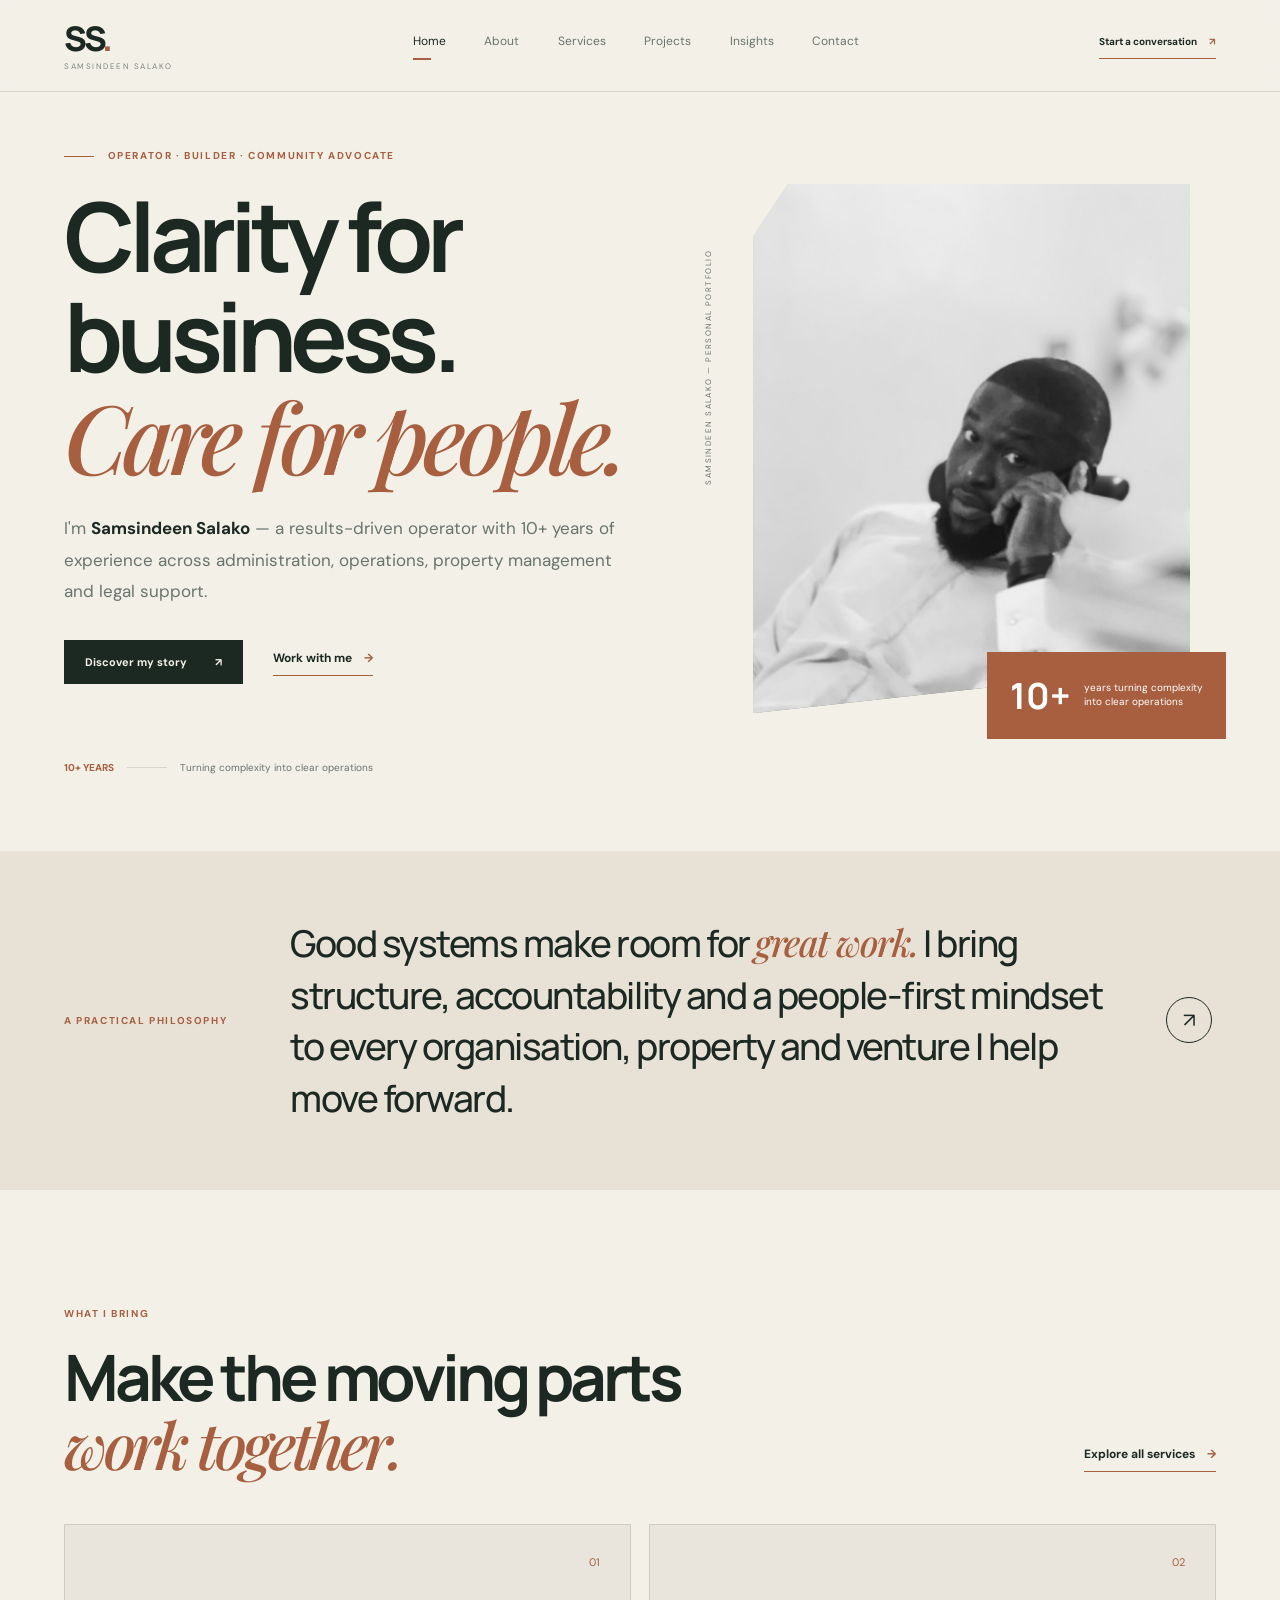
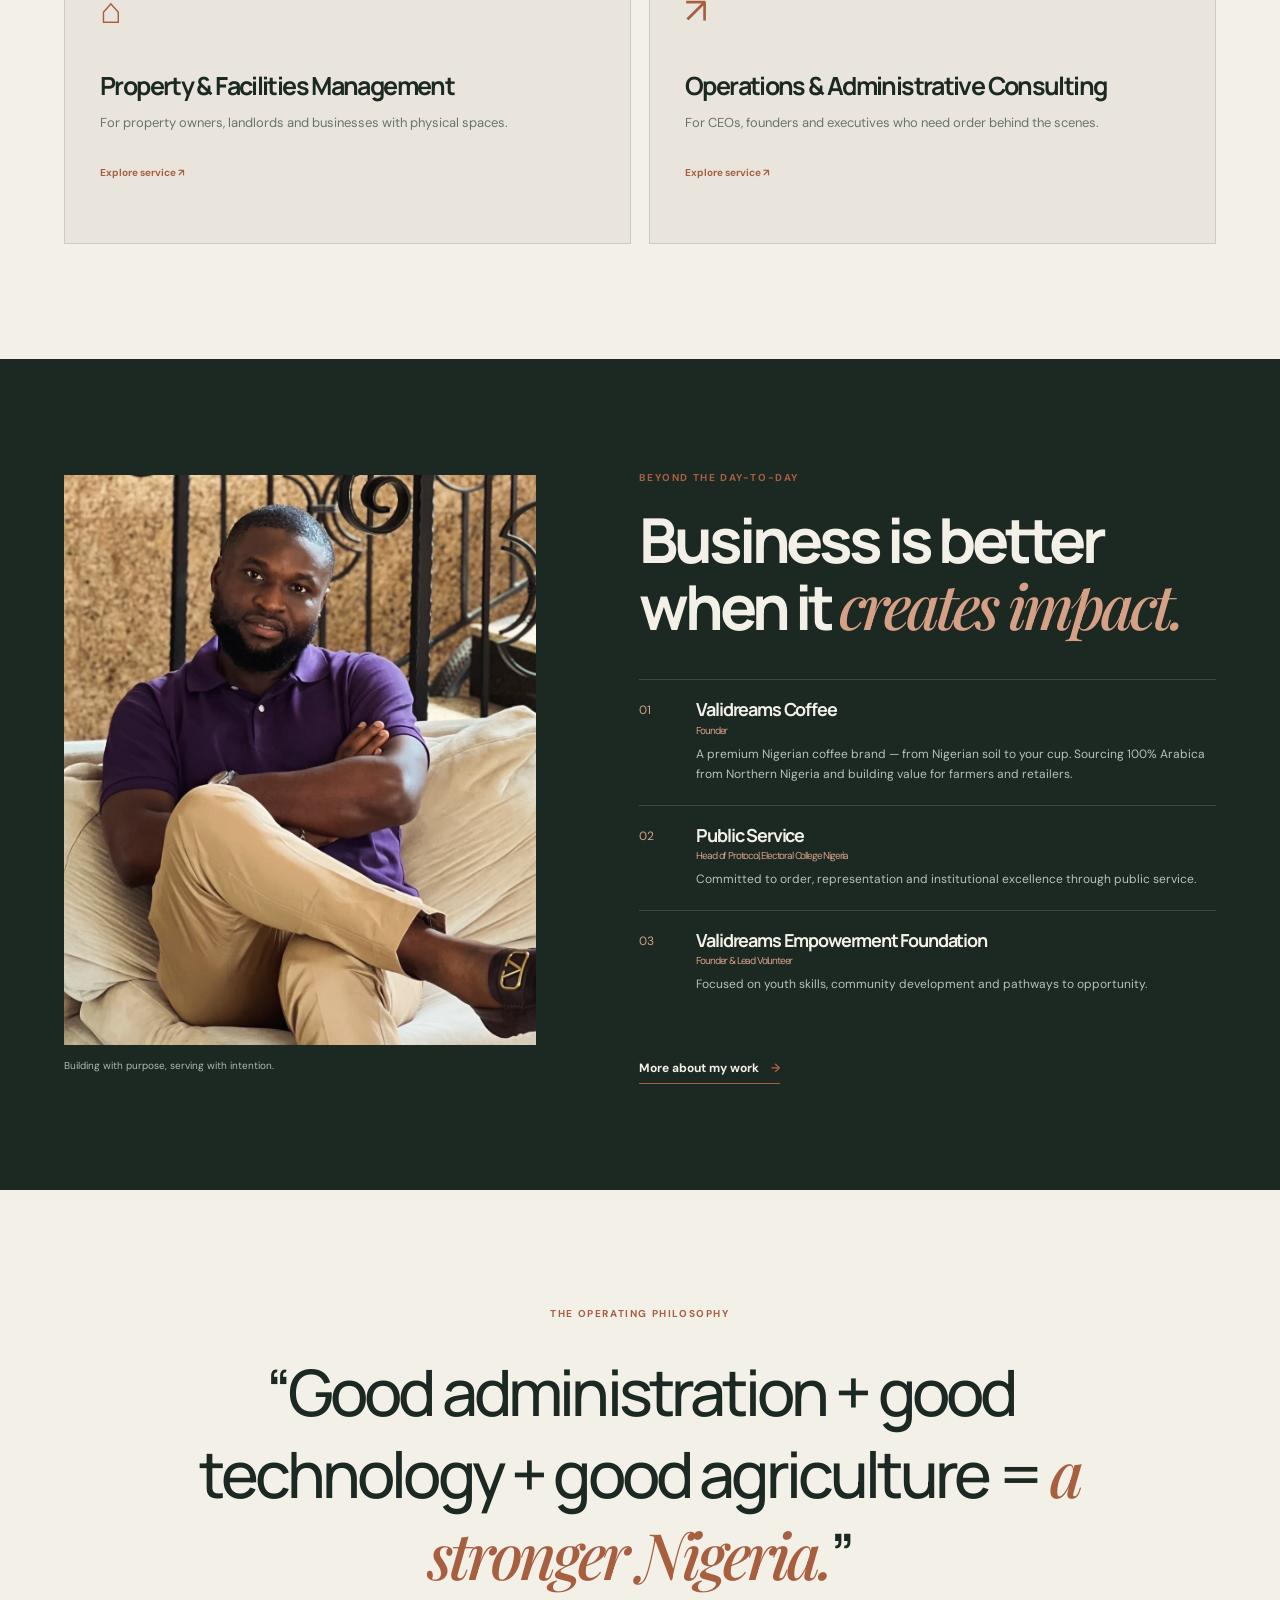
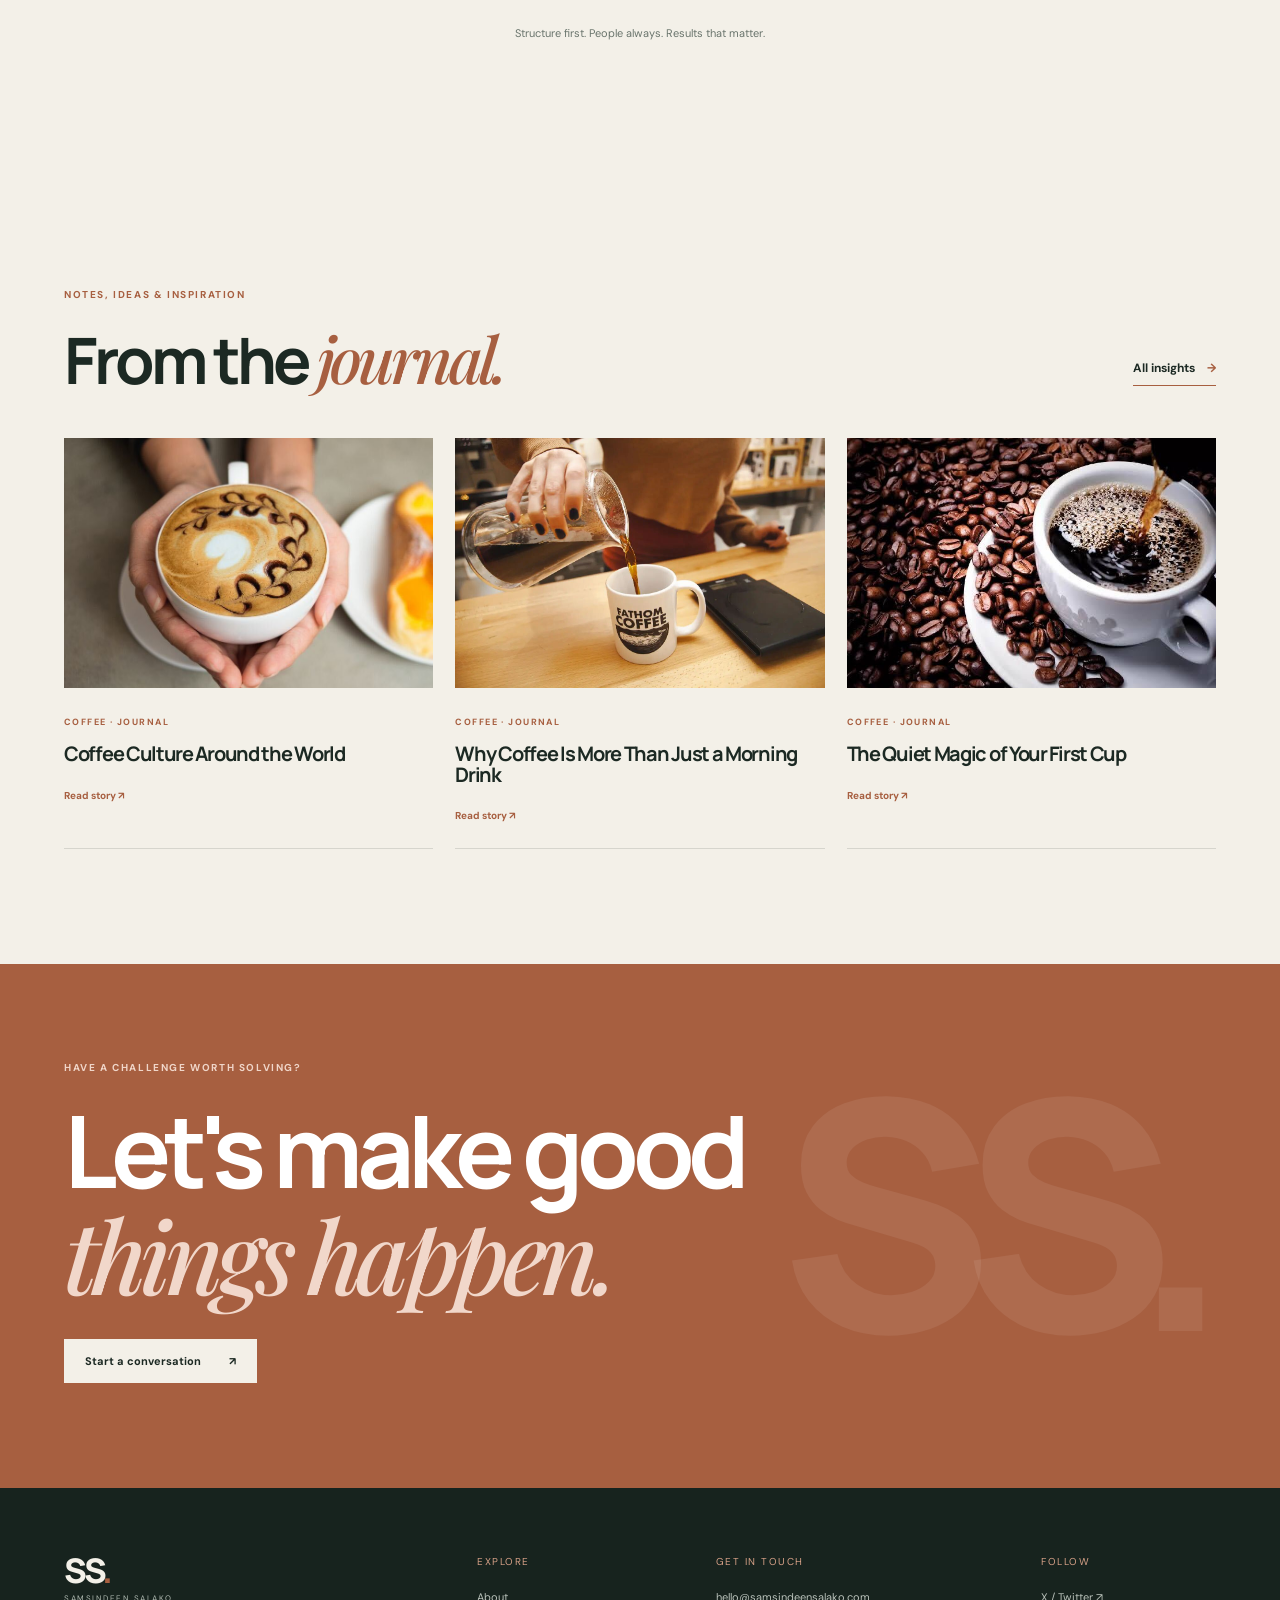
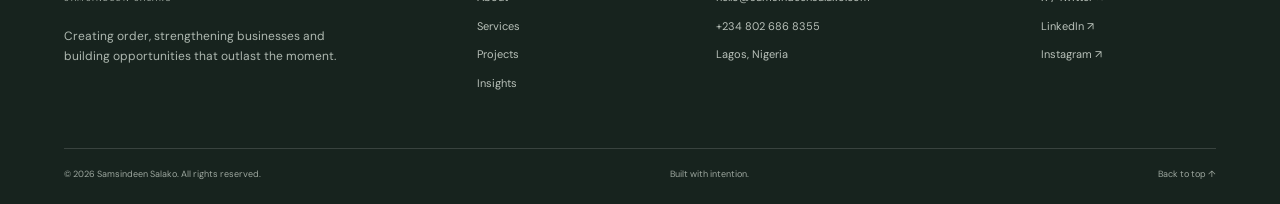
==== index.html @ 48bfdf28 "second commit" ====
<!doctype html>
<html lang="en">
<head>
    <meta charset="utf-8">
    <meta name="viewport" content="width=device-width, initial-scale=1">
    <meta name="description" content="Samsindeen Salako — business operations, property management, consulting and community impact.">
    <title>Samsindeen Salako — Operator, Builder, Community Advocate</title>
    <link rel="preconnect" href="https://fonts.googleapis.com">
    <link rel="preconnect" href="https://fonts.gstatic.com" crossorigin>
    <link href="https://fonts.googleapis.com/css2?family=DM+Sans:wght@400;500;600;700&family=Manrope:wght@400;500;600;700;800&family=Playfair+Display:ital,wght@0,500;0,600;1,500&display=swap" rel="stylesheet">
    <link rel="stylesheet" href="css/style.css">
</head>
<body id="top">
<header class="site-header">
    <a class="brand" href="index.html" aria-label="Samsindeen Salako home">
        <span class="brand-mark">SS<span>.</span></span>
        <span class="brand-caption">SAMSINDEEN SALAKO</span>
    </a>

    <button class="menu-toggle" type="button" aria-label="Toggle navigation" aria-expanded="false">
        <span></span><span></span>
    </button>

    <nav class="main-nav" aria-label="Main navigation">
                    <a
                href="index.html"
                class="active"
                aria-current="page"            >Home</a>
                    <a
                href="about.html"
                class=""
                            >About</a>
                    <a
                href="services.html"
                class=""
                            >Services</a>
                    <a
                href="projects.html"
                class=""
                            >Projects</a>
                    <a
                href="insights.html"
                class=""
                            >Insights</a>
                    <a
                href="contact.html"
                class=""
                            >Contact</a>
            </nav>

    <a class="header-cta" href="contact.html">Start a conversation <span>↗</span></a>
</header>
<main>
    <section class="hero section-wrap">
        <div class="hero-copy">
            <p class="eyebrow"><span class="eyebrow-line"></span> Operator · Builder · Community advocate</p>
            <h1>Clarity for business.<br><em>Care for people.</em></h1>
            <p class="hero-intro">I'm <strong>Samsindeen Salako</strong> — a results-driven operator with 10+ years of experience across administration, operations, property management and legal support.</p>
            <div class="hero-actions">
                <a class="button button-dark" href="about.html">Discover my story <span>↗</span></a>
                <a class="text-link" href="contact.html">Work with me <span>→</span></a>
            </div>
            <div class="hero-meta"><strong>10+ YEARS</strong><span></span> Turning complexity into clear operations</div>
        </div>

        <div class="hero-visual">
            <div class="image-frame hero-image"><img src="assets/images/portrait-hero.jpg" alt="Portrait of Samsindeen Salako"></div>
            <div class="hero-note"><strong>10+</strong><span>years turning complexity<br>into clear operations</span></div>
            <span class="vertical-label">SAMSINDEEN SALAKO — PERSONAL PORTFOLIO</span>
        </div>
    </section>

    <section class="intro-band">
        <div class="section-wrap intro-grid">
            <p class="eyebrow">A practical philosophy</p>
            <p>Good systems make room for <em>great work.</em> I bring structure, accountability and a people-first mindset to every organisation, property and venture I help move forward.</p>
            <a class="round-link" href="about.html" aria-label="Read about Samsindeen">↗</a>
        </div>
    </section>

    <section class="section-wrap section-padding">
        <div class="section-heading">
            <div><p class="eyebrow">What I bring</p><h2>Make the moving parts<br><em>work together.</em></h2></div>
            <a class="text-link" href="services.html">Explore all services <span>→</span></a>
        </div>

        <div class="service-grid">
                            <article class="service-card">
                    <span class="card-number">01</span>
                    <span class="service-symbol">⌂</span>
                    <h3>Property &amp; Facilities Management</h3>
                    <p>For property owners, landlords and businesses with physical spaces.</p>
                    <a href="services.html">Explore service <span>↗</span></a>
                </article>
                            <article class="service-card">
                    <span class="card-number">02</span>
                    <span class="service-symbol">↗</span>
                    <h3>Operations &amp; Administrative Consulting</h3>
                    <p>For CEOs, founders and executives who need order behind the scenes.</p>
                    <a href="services.html">Explore service <span>↗</span></a>
                </article>
                    </div>
    </section>

    <section class="venture-section">
        <div class="section-wrap venture-grid">
            <div class="venture-visual">
                <div class="image-frame"><img src="assets/images/portrait-about.jpg" alt="Samsindeen Salako at work"></div>
                <span class="image-caption">Building with purpose, serving with intention.</span>
            </div>
            <div class="venture-copy">
                <p class="eyebrow">Beyond the day-to-day</p>
                <h2>Business is better<br>when it <em>creates impact.</em></h2>
                <div class="venture-list">
                                            <article>
                            <span>01</span>
                            <div>
                                <h3>Validreams Coffee<small>Founder</small></h3>
                                <p>A premium Nigerian coffee brand — from Nigerian soil to your cup. Sourcing 100% Arabica from Northern Nigeria and building value for farmers and retailers.</p>
                            </div>
                        </article>
                                            <article>
                            <span>02</span>
                            <div>
                                <h3>Public Service<small>Head of Protocol, Electoral College Nigeria</small></h3>
                                <p>Committed to order, representation and institutional excellence through public service.</p>
                            </div>
                        </article>
                                            <article>
                            <span>03</span>
                            <div>
                                <h3>Validreams Empowerment Foundation<small>Founder &amp; Lead Volunteer</small></h3>
                                <p>Focused on youth skills, community development and pathways to opportunity.</p>
                            </div>
                        </article>
                                    </div>
                <a class="text-link text-link-light" href="about.html">More about my work <span>→</span></a>
            </div>
        </div>
    </section>

    <section class="quote-section section-wrap">
        <p class="eyebrow">The operating philosophy</p>
        <blockquote>“Good administration + good technology + good agriculture = <em>a stronger Nigeria.</em>”</blockquote>
        <span>Structure first. People always. Results that matter.</span>
    </section>

    <section class="section-wrap section-padding">
        <div class="section-heading">
            <div><p class="eyebrow">Notes, ideas & inspiration</p><h2>From the <em>journal.</em></h2></div>
            <a class="text-link" href="insights.html">All insights <span>→</span></a>
        </div>
        <div class="article-grid">
                            <a class="article-card" href="article-coffee-culture-around-the-world.html">
                    <div class="image-frame article-image"><img src="assets/images/coffee-01.jpg" alt="Coffee Culture Around the World"></div>
                    <span class="eyebrow">Coffee · Journal</span>
                    <h3>Coffee Culture Around the World</h3>
                    <span class="article-link">Read story ↗</span>
                </a>
                            <a class="article-card" href="article-why-coffee-is-more-than-a-morning-drink.html">
                    <div class="image-frame article-image"><img src="assets/images/coffee-02.jpg" alt="Why Coffee Is More Than Just a Morning Drink"></div>
                    <span class="eyebrow">Coffee · Journal</span>
                    <h3>Why Coffee Is More Than Just a Morning Drink</h3>
                    <span class="article-link">Read story ↗</span>
                </a>
                            <a class="article-card" href="article-the-quiet-magic-of-your-first-cup.html">
                    <div class="image-frame article-image"><img src="assets/images/coffee-03.jpg" alt="The Quiet Magic of Your First Cup"></div>
                    <span class="eyebrow">Coffee · Journal</span>
                    <h3>The Quiet Magic of Your First Cup</h3>
                    <span class="article-link">Read story ↗</span>
                </a>
                    </div>
    </section>

    <section class="closing-cta">
        <div class="section-wrap closing-inner">
            <p class="eyebrow">Have a challenge worth solving?</p>
            <h2>Let's make good<br><em>things happen.</em></h2>
            <a class="button button-light" href="contact.html">Start a conversation <span>↗</span></a>
            <span class="cta-watermark">SS.</span>
        </div>
    </section>
</main>
<footer class="site-footer">
    <div class="footer-main">
        <div class="footer-intro">
            <a class="brand brand-footer" href="index.html">
                <span class="brand-mark">SS<span>.</span></span>
                <span class="brand-caption">SAMSINDEEN SALAKO</span>
            </a>
            <p>Creating order, strengthening businesses and building opportunities that outlast the moment.</p>
        </div>

        <div class="footer-column">
            <span class="footer-label">Explore</span>
            <a href="about.html">About</a>
            <a href="services.html">Services</a>
            <a href="projects.html">Projects</a>
            <a href="insights.html">Insights</a>
        </div>

        <div class="footer-column">
            <span class="footer-label">Get in touch</span>
            <a href="mailto:hello@samsindeensalako.com">hello@samsindeensalako.com</a>
            <a href="tel:+2348026868355">+234 802 686 8355</a>
            <span>Lagos, Nigeria</span>
        </div>

        <div class="footer-column">
            <span class="footer-label">Follow</span>
            <a href="#" aria-label="X / Twitter">X / Twitter ↗</a>
            <a href="#" aria-label="LinkedIn">LinkedIn ↗</a>
            <a href="#" aria-label="Instagram">Instagram ↗</a>
        </div>
    </div>

    <div class="footer-bottom">
        <span>© 2026 Samsindeen Salako. All rights reserved.</span>
        <span>Built with intention.</span>
        <a href="#top">Back to top ↑</a>
    </div>
</footer>
<script src="js/main.js"></script>
</body>
</html>
---- css/style.css ----
/* Samsindeen Salako — new editorial design system */
:root{--paper:#f3f0e8;--paper-dark:#e7e1d6;--ink:#1c2923;--muted:#69746c;--copper:#a75f40;--line:#1c292322;--serif:"Playfair Display",Georgia,serif;--sans:"DM Sans",Arial,sans-serif;--display:"Manrope",Arial,sans-serif;--max:1200px}
*{box-sizing:border-box}html{scroll-behavior:smooth}body{margin:0;background:var(--paper);color:var(--ink);font:15px/1.7 var(--sans)}a{color:inherit;text-decoration:none}img{display:block;width:100%;height:100%;object-fit:cover}.section-wrap{width:min(var(--max),90%);margin-inline:auto}
.site-header{height:92px;padding:0 5%;display:flex;align-items:center;justify-content:space-between;border-bottom:1px solid var(--line);position:sticky;top:0;z-index:30;background:#f3f0e8ed;backdrop-filter:blur(14px)}.brand{display:flex;flex-direction:column;line-height:1}.brand-mark{font:800 34px/1 var(--display);letter-spacing:-.12em}.brand-mark span{color:var(--copper)}.brand-caption{font-size:8px;letter-spacing:.19em;color:#7d857d;margin-top:7px}.main-nav{display:flex;gap:clamp(18px,3vw,42px)}.main-nav a{font-size:12px;color:var(--muted)}.main-nav a.active,.main-nav a:hover{color:var(--ink)}.main-nav a.active:after{content:"";display:block;background:var(--copper);height:2px;width:18px;margin-top:7px}.header-cta{font-size:10px;font-weight:700;border-bottom:1px solid var(--copper);padding-bottom:8px}.header-cta span{color:var(--copper);margin-left:10px}.menu-toggle{display:none}
.eyebrow{font-size:10px;letter-spacing:.16em;font-weight:700;text-transform:uppercase;color:var(--copper);margin:0 0 22px}.eyebrow-line{display:inline-block;width:30px;height:1px;background:var(--copper);vertical-align:middle;margin-right:10px}h1,h2,h3{font-family:var(--display);line-height:1.04;letter-spacing:-.065em;margin-top:0}h1{font-size:clamp(54px,7.5vw,100px);margin-bottom:25px}h2{font-size:clamp(38px,5vw,65px);margin-bottom:25px}h1 em,h2 em,blockquote em{font-family:var(--serif);color:var(--copper);font-weight:500}
.hero{min-height:690px;display:grid;grid-template-columns:1.05fr .95fr;gap:6%;align-items:center;padding-top:55px;padding-bottom:75px}.hero-text,.hero-intro{font-size:17px;color:var(--muted);max-width:560px;line-height:1.85}.hero-intro strong{color:var(--ink)}.hero-actions{display:flex;align-items:center;gap:30px;margin-top:32px}.button{display:inline-flex;align-items:center;gap:28px;padding:15px 21px;font:700 11px var(--sans);border:0;cursor:pointer;transition:.25s}.button:hover{transform:translateY(-3px)}.button-dark{background:var(--ink);color:var(--paper)}.button-dark:hover{background:var(--copper)}.button-light{background:var(--paper);color:var(--ink)}.text-link{font-size:12px;font-weight:700;border-bottom:1px solid var(--copper);padding-bottom:7px}.text-link span{color:var(--copper);margin-left:9px}.hero-meta{display:flex;align-items:center;gap:13px;margin-top:75px;font-size:10px;color:var(--muted)}.hero-meta strong{color:var(--copper)}.hero-meta span{height:1px;width:40px;background:var(--line)}
.hero-visual{height:555px;position:relative;padding:0 5% 5% 10%}.image-frame{height:100%;position:relative;overflow:hidden;background:linear-gradient(140deg,#d7c7b6,#9ba397 55%,#45564c)}.image-frame img{position:absolute;inset:0;z-index:1}.image-placeholder{background:linear-gradient(140deg,#d7c7b6,#9ba397 55%,#45564c)!important}.image-placeholder-mark{position:absolute;inset:0;display:grid;place-items:center;color:#ffffff55;font:800 clamp(70px,13vw,150px) var(--display);letter-spacing:-.12em}.hero-image{clip-path:polygon(8% 0,100% 0,100% 91%,0 100%,0 10%)}.hero-note{position:absolute;right:-2%;bottom:0;background:var(--copper);color:white;padding:19px 23px;display:flex;align-items:center;gap:13px}.hero-note strong{font:700 36px var(--display)}.hero-note span{font-size:10px;line-height:1.4}.vertical-label{position:absolute;left:0;top:12%;writing-mode:vertical-rl;transform:rotate(180deg);font-size:8px;letter-spacing:.18em;color:var(--muted)}
.intro-band{background:var(--paper-dark);padding:65px 0}.intro-grid{display:grid;grid-template-columns:180px 1fr 50px;gap:4%;align-items:center}.intro-grid .eyebrow{margin:0}.intro-grid>p:nth-child(2){font:500 clamp(22px,3vw,37px)/1.4 var(--display);letter-spacing:-.04em;margin:0}.intro-grid em{font-family:var(--serif);color:var(--copper)}.round-link{border:1px solid var(--ink);width:46px;height:46px;border-radius:50%;display:grid;place-items:center;font-size:20px}.section-padding{padding-top:115px;padding-bottom:115px}.section-heading{display:flex;align-items:end;justify-content:space-between;margin-bottom:45px}.section-heading h2{margin:0}.section-heading>.text-link{margin-bottom:7px}.service-grid{display:grid;grid-template-columns:1fr 1fr;gap:18px}.service-card{padding:35px;min-height:320px;background:#e9e5dc;border:1px solid var(--line);position:relative;transition:.3s}.service-card:hover{transform:translateY(-5px);background:#e3d9cc}.card-number{position:absolute;right:30px;top:28px;color:var(--copper);font-size:11px}.service-symbol{display:block;font-size:36px;color:var(--copper);margin:20px 0 32px}.service-card h3{font-size:25px;margin-bottom:10px}.service-card p{font-size:13px;color:var(--muted);max-width:430px}.service-card>a{display:inline-block;font-size:10px;font-weight:700;color:var(--copper);margin-top:17px}
.venture-section{background:var(--ink);color:var(--paper);padding:110px 0}.venture-grid{display:grid;grid-template-columns:.9fr 1.1fr;gap:9%;align-items:center}.venture-visual .image-frame{height:570px}.image-caption{display:block;color:#aeb8b0;font-size:10px;margin-top:12px}.venture-copy h2{font-size:clamp(40px,5vw,62px)}.venture-copy h2 em{color:#d6a087}.venture-list{margin:40px 0}.venture-list article{display:grid;grid-template-columns:42px 1fr;gap:15px;border-top:1px solid #ffffff25;padding:20px 0}.venture-list article>span{color:#d6a087;font-size:12px}.venture-list h3{font-size:18px;margin:0 0 7px}.venture-list h3 small{display:block;font:400 10px var(--sans);color:#d6a087;margin-top:5px}.venture-list p{font-size:12px;color:#b7c0b9;margin:0}.text-link-light{color:var(--paper)}
.quote-section{text-align:center;padding-top:115px;padding-bottom:125px}.quote-section .eyebrow{margin-bottom:30px}.quote-section blockquote{font:500 clamp(34px,5vw,64px)/1.25 var(--display);letter-spacing:-.06em;max-width:950px;margin:0 auto 24px}.quote-section>span{font-size:11px;color:var(--muted)}
.article-grid{display:grid;grid-template-columns:repeat(3,1fr);gap:22px}.article-card{display:block;border-bottom:1px solid var(--line);padding-bottom:20px;transition:.3s}.article-card:hover{transform:translateY(-5px)}.article-image{height:250px;margin-bottom:20px}.article-card>.eyebrow{font-size:9px;margin-bottom:10px}.article-card h3{font-size:20px;margin:10px 0}.article-card p{font-size:12px;color:var(--muted)}.article-link{display:inline-block;font-size:10px;font-weight:700;color:var(--copper);margin-top:12px}
.closing-cta{background:var(--copper);color:#fff;overflow:hidden}.closing-inner{padding-top:95px;padding-bottom:105px;position:relative}.closing-cta .eyebrow{color:#f0d6c9}.closing-cta h2{font-size:clamp(55px,8vw,100px);margin-bottom:30px}.closing-cta h2 em{color:#f1d7ca}.cta-watermark{position:absolute;right:2%;top:5%;font:800 clamp(150px,25vw,320px) var(--display);letter-spacing:-.12em;color:#ffffff13}
.site-footer{background:#17231e;color:var(--paper);padding:65px 5% 22px}.footer-main{width:min(var(--max),100%);margin:auto;display:grid;grid-template-columns:2fr 1fr 1.5fr 1fr;gap:5vw;padding-bottom:55px}.brand-footer .brand-caption{color:#aeb8b0}.footer-intro p{max-width:290px;color:#aeb8b0;font-size:12px;margin-top:24px}.footer-column{display:flex;flex-direction:column;gap:10px}.footer-label{font-size:10px;letter-spacing:.15em;color:#d6a087;margin-bottom:8px;text-transform:uppercase}.footer-column a,.footer-column>span:not(.footer-label){font-size:11px;color:#b9c1ba}.footer-bottom{width:min(var(--max),100%);margin:auto;border-top:1px solid #ffffff25;padding-top:18px;display:flex;justify-content:space-between;color:#9da79f;font-size:9px}
.page-hero{padding-top:105px;padding-bottom:65px}.page-hero h1{font-size:clamp(55px,8vw,104px)}.page-lede{font-size:16px;line-height:1.8;color:var(--muted);max-width:640px}.breadcrumb{display:flex;gap:10px;font-size:10px;color:var(--muted);margin-top:30px}.breadcrumb a{color:var(--copper)}
.about-feature{display:grid;grid-template-columns:.9fr 1.1fr;gap:8%;align-items:center}.about-portrait{height:570px}.about-copy h2{font-size:clamp(38px,4.7vw,58px)}.about-copy p:not(.eyebrow){font-size:14px;line-height:1.9;color:var(--muted)}.timeline{max-width:900px;margin:50px 0 0 auto}.timeline article{display:grid;grid-template-columns:65px 1fr;gap:20px;padding:30px 0;border-top:1px solid var(--line)}.timeline article>span{color:var(--copper);font:700 21px var(--display)}.timeline h3{font-size:22px;margin:0 0 10px}.timeline h3 small{display:block;color:var(--copper);font:500 11px var(--sans);margin-top:6px}.timeline p{font-size:13px;color:var(--muted);max-width:720px}.belief-band{background:var(--paper-dark);padding:100px 0}.belief-band h2{max-width:950px;font-size:clamp(38px,5.4vw,70px)}.belief-band p:not(.eyebrow){max-width:700px;color:var(--muted);font-size:14px}
.service-details{padding-bottom:100px}.service-detail{padding:45px 0 60px;border-top:1px solid var(--line)}.service-detail-top{display:flex;justify-content:space-between;color:var(--copper);font-size:11px}.service-detail-top strong{font-size:35px}.service-detail h2{font-size:clamp(38px,5vw,62px);margin:12px 0}.service-lede{font-size:17px;color:var(--muted);max-width:680px}.detail-columns{display:grid;grid-template-columns:1fr 1fr;gap:8%;margin:38px 0}.detail-columns .eyebrow{margin-bottom:10px}.detail-columns p{font-size:13px;color:var(--muted);line-height:1.9}.approach-band{background:var(--ink);color:var(--paper);padding:85px 0;text-align:center}.approach-band h2 em{color:#d6a087}.approach-band p:last-child{max-width:750px;margin:auto;color:#b7c0b9;font-size:13px}
.project-gallery{display:grid;grid-template-columns:1fr 1fr;gap:70px 5%;padding-bottom:110px}.project-tile{margin:0}.project-tile:nth-child(even){margin-top:100px}.project-tile .image-frame{height:clamp(350px,43vw,550px)}.project-tile figcaption{display:flex;justify-content:space-between;padding-top:12px;font-size:11px;color:var(--muted)}.project-tile figcaption span:first-child{color:var(--copper);font-weight:700}
.insights-intro{display:flex;justify-content:space-between;border-bottom:1px solid var(--line);padding-bottom:16px;margin-bottom:32px}.insights-intro .eyebrow{margin:0}.insights-intro p{font:500 20px var(--display);margin:0}.article-grid-six{row-gap:50px}.article-hero{padding-top:95px}.article-hero h1{font-size:clamp(48px,7vw,86px);max-width:950px}.article-cover{height:500px;margin-top:45px}.article-body{max-width:720px;margin:auto;padding:75px 20px 110px}.article-body p{font-size:15px;line-height:2;color:var(--muted);margin-bottom:25px}.article-body h2{font-size:36px;margin-top:45px}
.contact-layout{display:grid;grid-template-columns:.9fr 1.1fr;gap:8%;padding-top:20px;padding-bottom:90px}.contact-portrait{height:620px}.contact-details{display:flex;flex-direction:column;gap:9px;padding-top:20px}.contact-details a{font-size:13px;font-weight:700}.contact-details>span:last-child,.muted{font-size:12px;color:var(--muted)}.contact-form-wrap h2{font-size:clamp(42px,5vw,64px)}.contact-form{display:grid;gap:18px;margin-top:30px}.contact-form label{font-size:10px;font-weight:700;letter-spacing:.08em;text-transform:uppercase}.contact-form input,.contact-form textarea{display:block;width:100%;margin-top:8px;padding:15px;background:transparent;border:1px solid #1c292344;font:13px var(--sans);color:var(--ink);outline:none}.contact-form input:focus,.contact-form textarea:focus{border-color:var(--copper)}.contact-form textarea{resize:vertical}.contact-form button{justify-self:start}.contact-form small{font-size:10px;color:var(--muted)}.form-message{padding:12px;background:#f1dfd5;color:#7b3d26;font-size:12px}.form-message.success{background:#dce8dd;color:#2b593d}
@media(max-width:850px){.site-header{height:78px}.main-nav{gap:15px}.header-cta{display:none}.hero{min-height:0}.hero-visual{height:470px}.intro-grid{grid-template-columns:1fr 45px}.intro-grid .eyebrow{grid-column:1/-1}.footer-main{grid-template-columns:1.5fr 1fr 1fr}.footer-column:last-child{grid-column:2}.about-feature{gap:5%}.contact-layout{gap:5%}}
@media(max-width:650px){.section-wrap{width:calc(100% - 40px)}.site-header{padding:0 20px}.menu-toggle{display:flex;flex-direction:column;gap:6px;background:none;border:0;padding:10px}.menu-toggle span{width:24px;height:1px;background:var(--ink)}.main-nav{position:absolute;top:78px;left:0;right:0;background:var(--paper);display:flex;flex-direction:column;gap:0;max-height:0;overflow:hidden;padding:0 20px;transition:.3s}.main-nav.is-open{max-height:380px;padding:12px 20px 20px;border-bottom:1px solid var(--line)}.main-nav a{padding:12px 0;border-bottom:1px solid var(--line)}.main-nav a.active:after{display:none}.hero{display:flex;flex-direction:column;align-items:stretch;padding-top:55px;gap:35px}.hero h1{font-size:clamp(48px,13vw,70px)}.hero-intro{font-size:15px}.hero-visual{height:420px;padding-left:7%}.hero-meta{margin-top:45px;flex-wrap:wrap}.intro-band{padding:42px 0}.intro-grid{grid-template-columns:1fr 45px;gap:16px}.intro-grid>p:nth-child(2){font-size:23px}.section-padding{padding:75px 0}.section-heading{display:block}.section-heading h2{font-size:42px}.section-heading>.text-link{display:inline-block;margin-top:22px}.service-grid,.article-grid{grid-template-columns:1fr}.service-card{min-height:270px;padding:28px}.venture-section{padding:75px 0}.venture-grid{grid-template-columns:1fr;gap:40px}.venture-visual .image-frame{height:420px}.venture-copy h2{font-size:42px}.quote-section{padding:75px 0}.quote-section blockquote{font-size:34px}.closing-inner{padding:75px 0}.closing-cta h2{font-size:58px}.cta-watermark{font-size:160px;top:55%}.footer-main{grid-template-columns:1fr 1fr;gap:32px 18px}.footer-intro{grid-column:1/-1}.footer-column:last-child{grid-column:auto}.footer-bottom{flex-wrap:wrap;gap:10px;line-height:1.8}.page-hero{padding-top:70px;padding-bottom:45px}.page-hero h1{font-size:clamp(49px,13vw,72px)}.page-lede{font-size:14px}.about-feature{grid-template-columns:1fr;gap:35px}.about-portrait{height:420px}.about-copy h2{font-size:39px}.timeline article{grid-template-columns:40px 1fr;gap:12px}.timeline h3{font-size:18px}.belief-band{padding:75px 0}.belief-band h2{font-size:40px}.service-details{padding-bottom:70px}.service-detail{padding:35px 0 45px}.service-detail h2{font-size:38px}.detail-columns{grid-template-columns:1fr;gap:12px}.project-gallery{grid-template-columns:1fr;gap:35px;padding-bottom:75px}.project-tile:nth-child(even){margin-top:0}.project-tile .image-frame{height:420px}.insights-intro{display:block}.insights-intro p{font-size:17px;margin-top:10px}.article-grid-six{row-gap:35px}.article-hero{padding-top:70px}.article-hero h1{font-size:45px}.article-cover{height:330px}.article-body{padding:55px 20px 80px}.contact-layout{grid-template-columns:1fr;gap:35px;padding-bottom:65px}.contact-portrait{height:420px}.contact-form-wrap h2{font-size:46px}}
@media(prefers-reduced-motion:reduce){html{scroll-behavior:auto}*,*:before,*:after{transition:none!important;animation:none!important}}
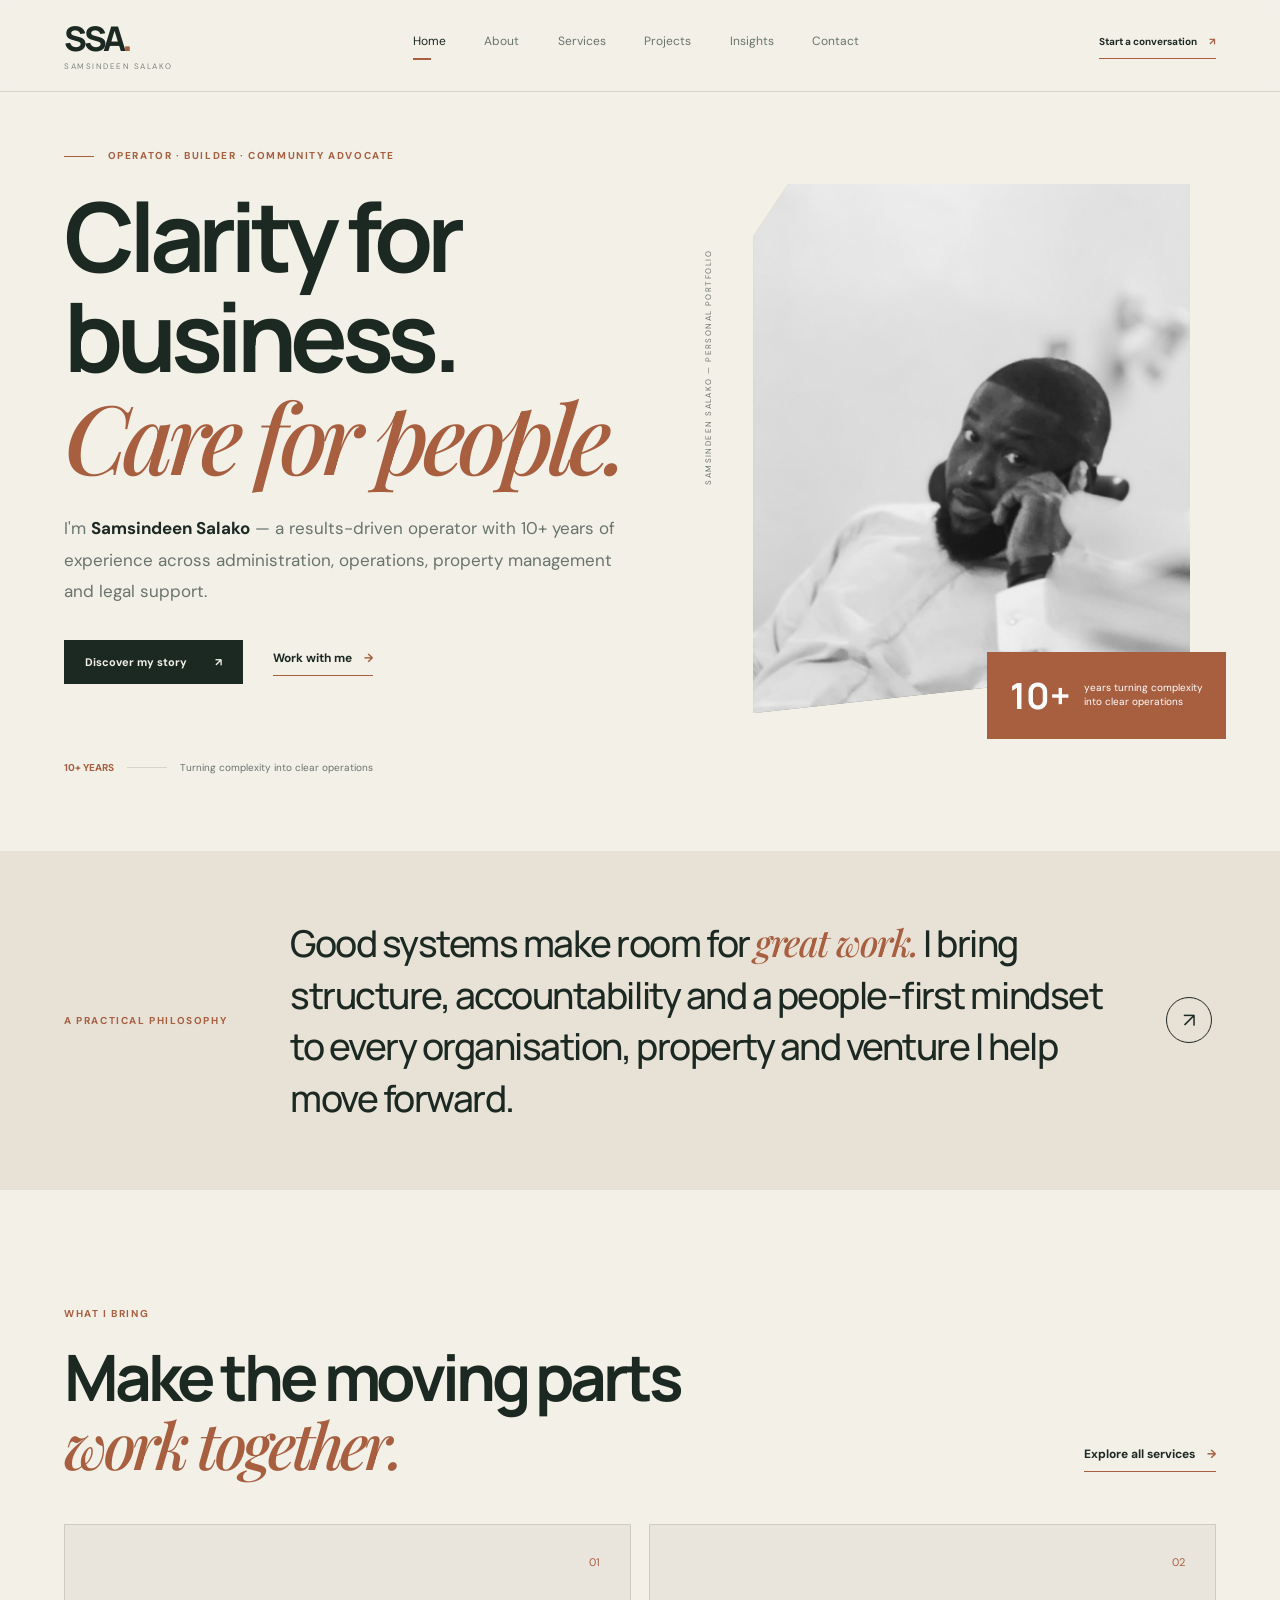
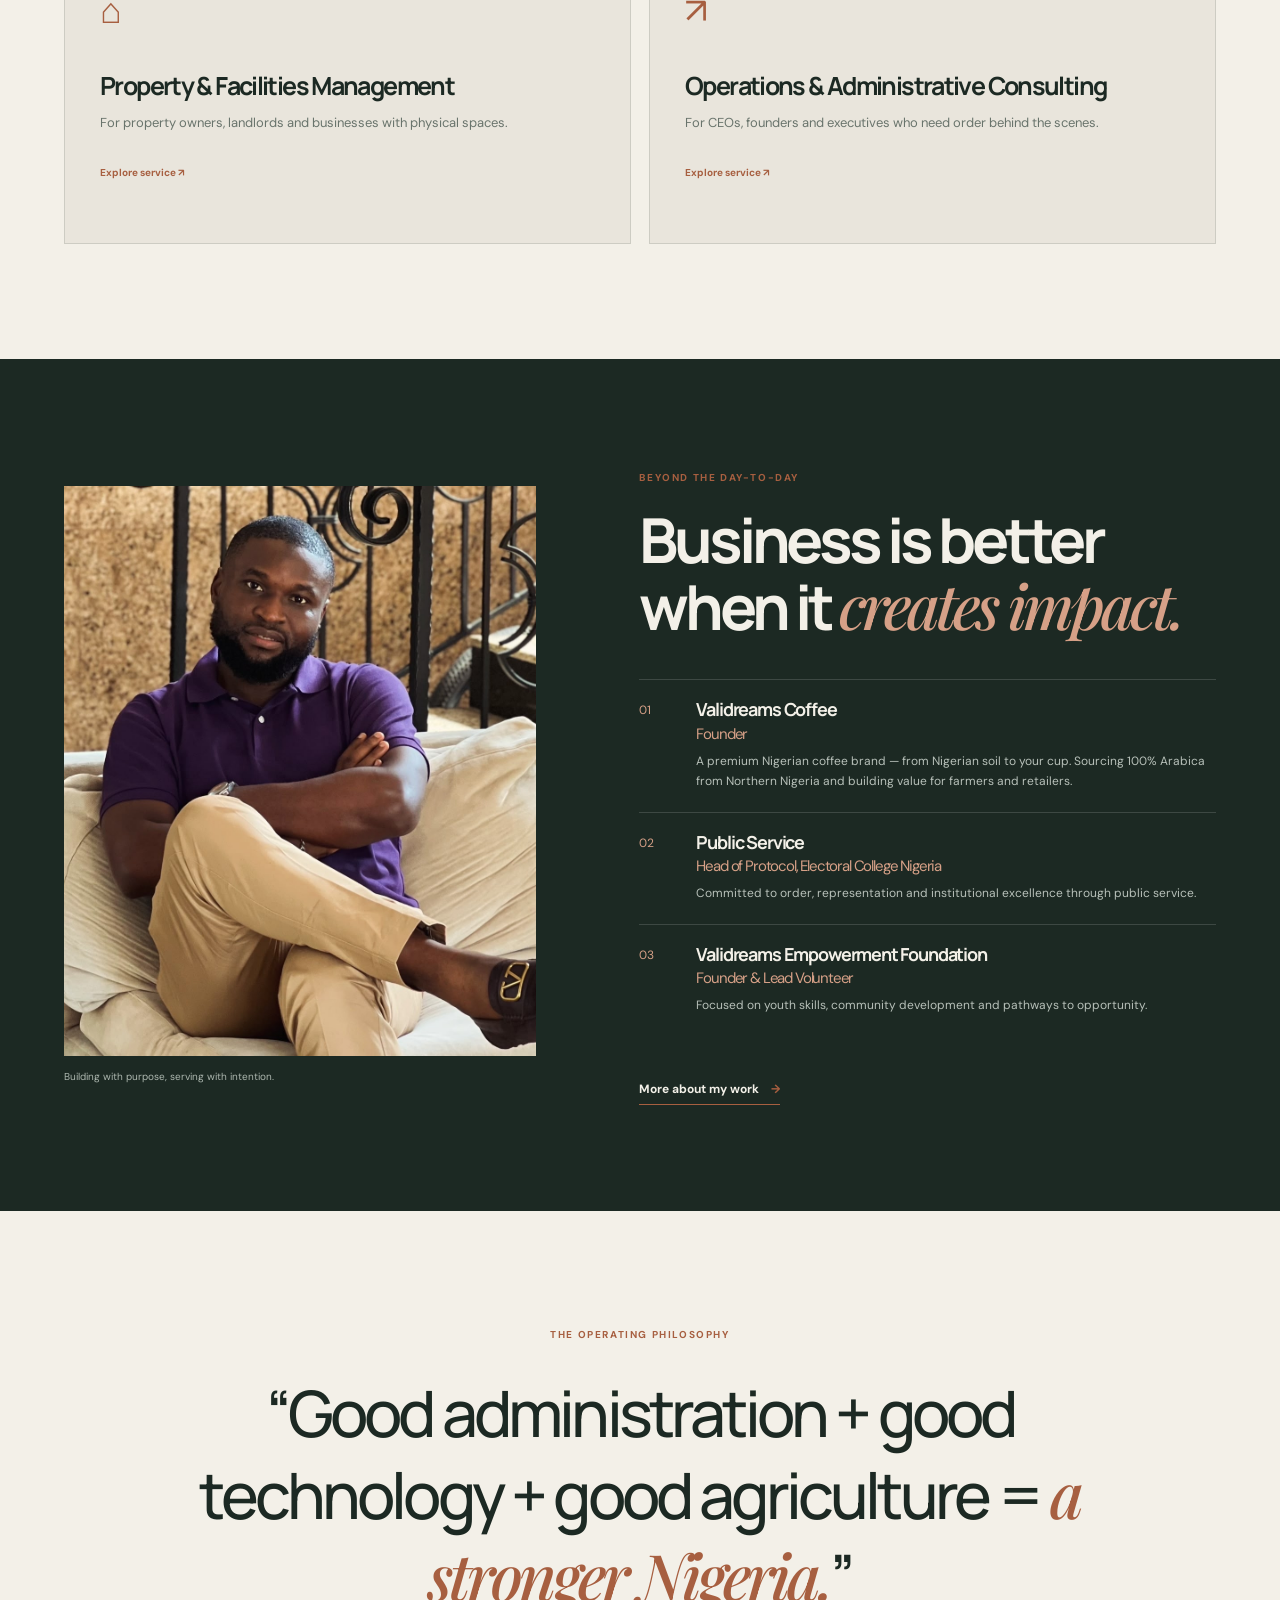
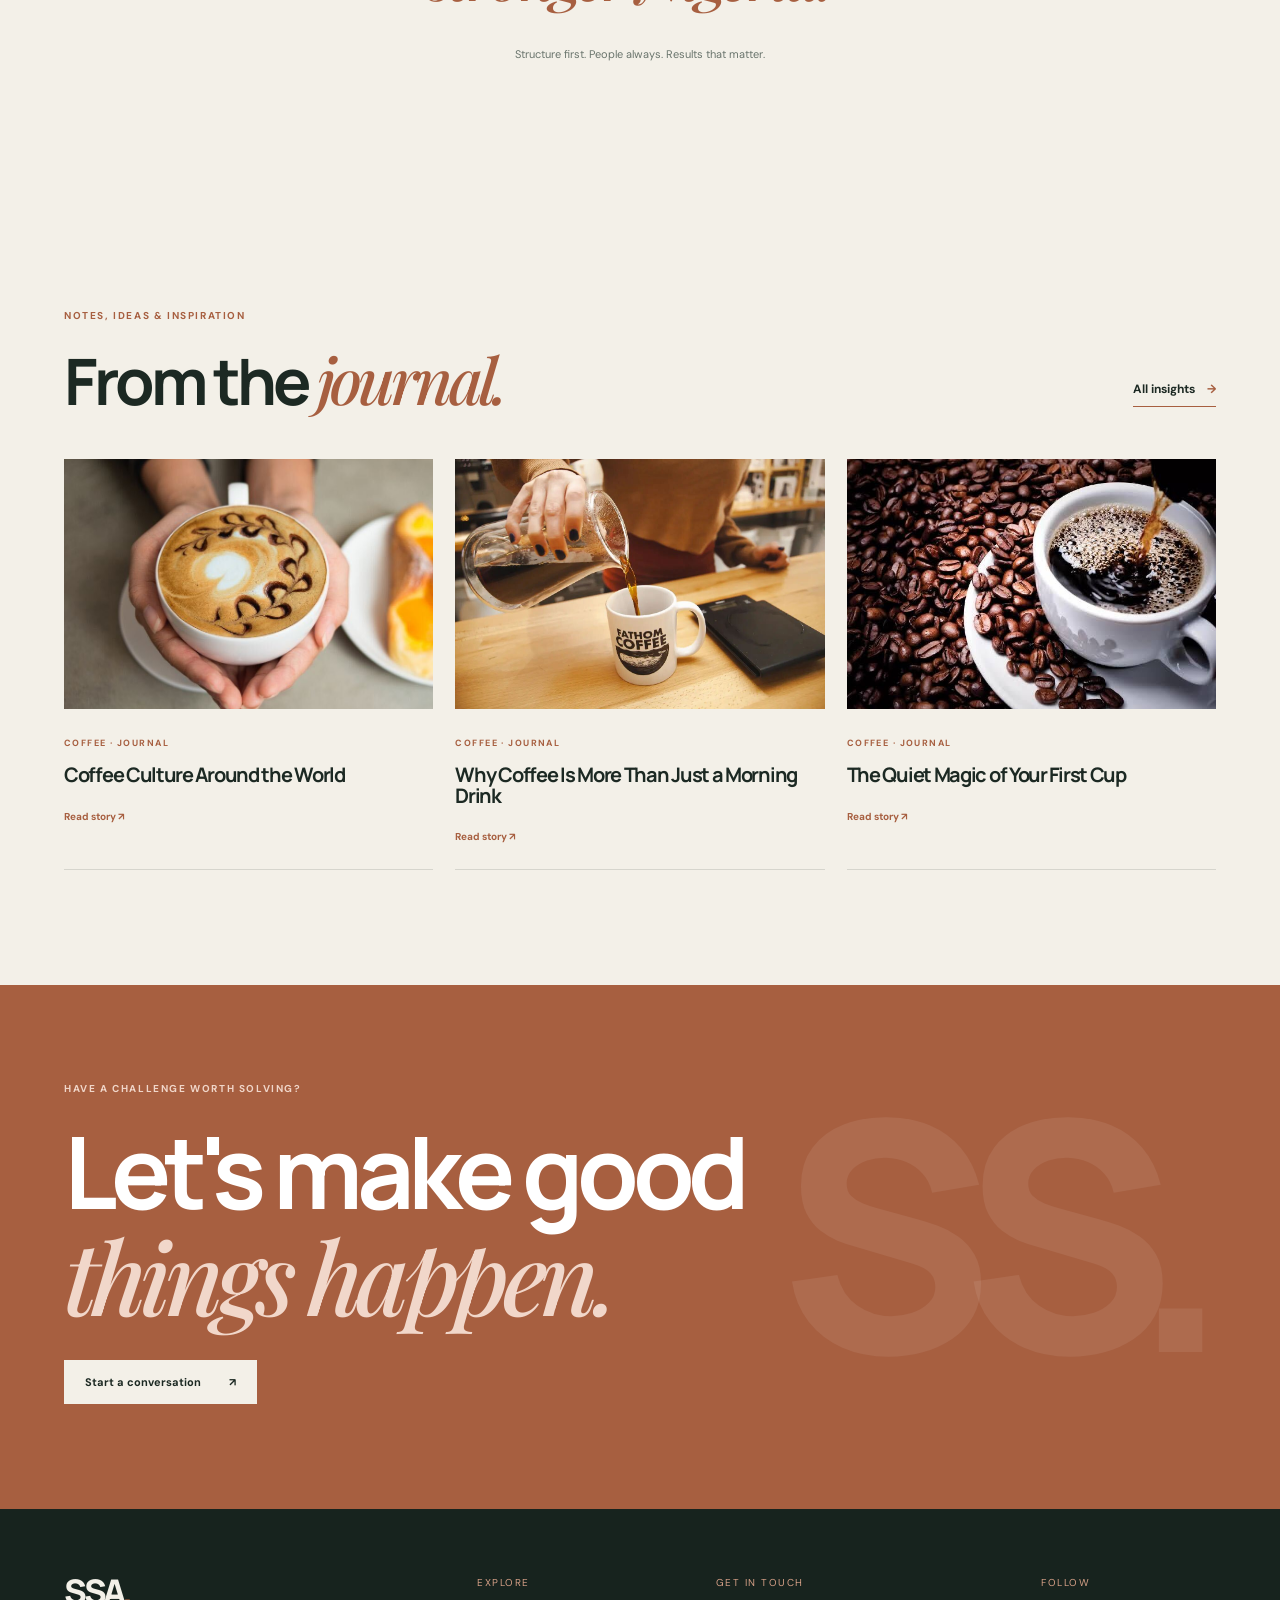
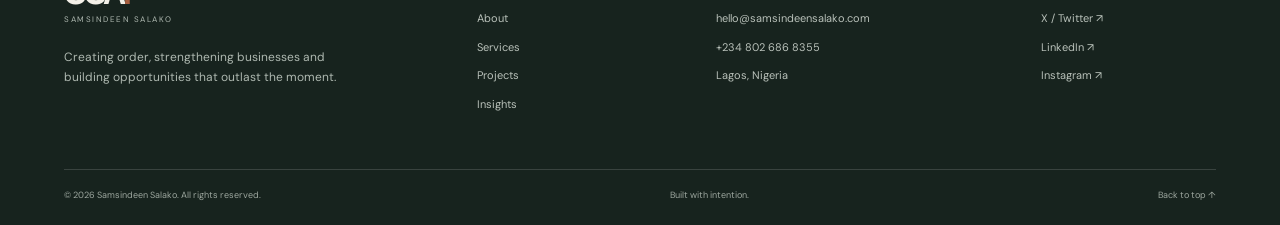
==== commit 90ffbd4e: "third commit" ====
--- a/index.html
+++ b/index.html
@@ -13,7 +13,7 @@
 <body id="top">
 <header class="site-header">
     <a class="brand" href="index.html" aria-label="Samsindeen Salako home">
-        <span class="brand-mark">SS<span>.</span></span>
+        <span class="brand-mark">SSA<span>.</span></span>
         <span class="brand-caption">SAMSINDEEN SALAKO</span>
     </a>
 
@@ -185,7 +185,7 @@
     <div class="footer-main">
         <div class="footer-intro">
             <a class="brand brand-footer" href="index.html">
-                <span class="brand-mark">SS<span>.</span></span>
+                <span class="brand-mark">SSA<span>.</span></span>
                 <span class="brand-caption">SAMSINDEEN SALAKO</span>
             </a>
             <p>Creating order, strengthening businesses and building opportunities that outlast the moment.</p>
--- a/css/style.css
+++ b/css/style.css
@@ -1,22 +1,1347 @@
 /* Samsindeen Salako — new editorial design system */
-:root{--paper:#f3f0e8;--paper-dark:#e7e1d6;--ink:#1c2923;--muted:#69746c;--copper:#a75f40;--line:#1c292322;--serif:"Playfair Display",Georgia,serif;--sans:"DM Sans",Arial,sans-serif;--display:"Manrope",Arial,sans-serif;--max:1200px}
-*{box-sizing:border-box}html{scroll-behavior:smooth}body{margin:0;background:var(--paper);color:var(--ink);font:15px/1.7 var(--sans)}a{color:inherit;text-decoration:none}img{display:block;width:100%;height:100%;object-fit:cover}.section-wrap{width:min(var(--max),90%);margin-inline:auto}
-.site-header{height:92px;padding:0 5%;display:flex;align-items:center;justify-content:space-between;border-bottom:1px solid var(--line);position:sticky;top:0;z-index:30;background:#f3f0e8ed;backdrop-filter:blur(14px)}.brand{display:flex;flex-direction:column;line-height:1}.brand-mark{font:800 34px/1 var(--display);letter-spacing:-.12em}.brand-mark span{color:var(--copper)}.brand-caption{font-size:8px;letter-spacing:.19em;color:#7d857d;margin-top:7px}.main-nav{display:flex;gap:clamp(18px,3vw,42px)}.main-nav a{font-size:12px;color:var(--muted)}.main-nav a.active,.main-nav a:hover{color:var(--ink)}.main-nav a.active:after{content:"";display:block;background:var(--copper);height:2px;width:18px;margin-top:7px}.header-cta{font-size:10px;font-weight:700;border-bottom:1px solid var(--copper);padding-bottom:8px}.header-cta span{color:var(--copper);margin-left:10px}.menu-toggle{display:none}
-.eyebrow{font-size:10px;letter-spacing:.16em;font-weight:700;text-transform:uppercase;color:var(--copper);margin:0 0 22px}.eyebrow-line{display:inline-block;width:30px;height:1px;background:var(--copper);vertical-align:middle;margin-right:10px}h1,h2,h3{font-family:var(--display);line-height:1.04;letter-spacing:-.065em;margin-top:0}h1{font-size:clamp(54px,7.5vw,100px);margin-bottom:25px}h2{font-size:clamp(38px,5vw,65px);margin-bottom:25px}h1 em,h2 em,blockquote em{font-family:var(--serif);color:var(--copper);font-weight:500}
-.hero{min-height:690px;display:grid;grid-template-columns:1.05fr .95fr;gap:6%;align-items:center;padding-top:55px;padding-bottom:75px}.hero-text,.hero-intro{font-size:17px;color:var(--muted);max-width:560px;line-height:1.85}.hero-intro strong{color:var(--ink)}.hero-actions{display:flex;align-items:center;gap:30px;margin-top:32px}.button{display:inline-flex;align-items:center;gap:28px;padding:15px 21px;font:700 11px var(--sans);border:0;cursor:pointer;transition:.25s}.button:hover{transform:translateY(-3px)}.button-dark{background:var(--ink);color:var(--paper)}.button-dark:hover{background:var(--copper)}.button-light{background:var(--paper);color:var(--ink)}.text-link{font-size:12px;font-weight:700;border-bottom:1px solid var(--copper);padding-bottom:7px}.text-link span{color:var(--copper);margin-left:9px}.hero-meta{display:flex;align-items:center;gap:13px;margin-top:75px;font-size:10px;color:var(--muted)}.hero-meta strong{color:var(--copper)}.hero-meta span{height:1px;width:40px;background:var(--line)}
-.hero-visual{height:555px;position:relative;padding:0 5% 5% 10%}.image-frame{height:100%;position:relative;overflow:hidden;background:linear-gradient(140deg,#d7c7b6,#9ba397 55%,#45564c)}.image-frame img{position:absolute;inset:0;z-index:1}.image-placeholder{background:linear-gradient(140deg,#d7c7b6,#9ba397 55%,#45564c)!important}.image-placeholder-mark{position:absolute;inset:0;display:grid;place-items:center;color:#ffffff55;font:800 clamp(70px,13vw,150px) var(--display);letter-spacing:-.12em}.hero-image{clip-path:polygon(8% 0,100% 0,100% 91%,0 100%,0 10%)}.hero-note{position:absolute;right:-2%;bottom:0;background:var(--copper);color:white;padding:19px 23px;display:flex;align-items:center;gap:13px}.hero-note strong{font:700 36px var(--display)}.hero-note span{font-size:10px;line-height:1.4}.vertical-label{position:absolute;left:0;top:12%;writing-mode:vertical-rl;transform:rotate(180deg);font-size:8px;letter-spacing:.18em;color:var(--muted)}
-.intro-band{background:var(--paper-dark);padding:65px 0}.intro-grid{display:grid;grid-template-columns:180px 1fr 50px;gap:4%;align-items:center}.intro-grid .eyebrow{margin:0}.intro-grid>p:nth-child(2){font:500 clamp(22px,3vw,37px)/1.4 var(--display);letter-spacing:-.04em;margin:0}.intro-grid em{font-family:var(--serif);color:var(--copper)}.round-link{border:1px solid var(--ink);width:46px;height:46px;border-radius:50%;display:grid;place-items:center;font-size:20px}.section-padding{padding-top:115px;padding-bottom:115px}.section-heading{display:flex;align-items:end;justify-content:space-between;margin-bottom:45px}.section-heading h2{margin:0}.section-heading>.text-link{margin-bottom:7px}.service-grid{display:grid;grid-template-columns:1fr 1fr;gap:18px}.service-card{padding:35px;min-height:320px;background:#e9e5dc;border:1px solid var(--line);position:relative;transition:.3s}.service-card:hover{transform:translateY(-5px);background:#e3d9cc}.card-number{position:absolute;right:30px;top:28px;color:var(--copper);font-size:11px}.service-symbol{display:block;font-size:36px;color:var(--copper);margin:20px 0 32px}.service-card h3{font-size:25px;margin-bottom:10px}.service-card p{font-size:13px;color:var(--muted);max-width:430px}.service-card>a{display:inline-block;font-size:10px;font-weight:700;color:var(--copper);margin-top:17px}
-.venture-section{background:var(--ink);color:var(--paper);padding:110px 0}.venture-grid{display:grid;grid-template-columns:.9fr 1.1fr;gap:9%;align-items:center}.venture-visual .image-frame{height:570px}.image-caption{display:block;color:#aeb8b0;font-size:10px;margin-top:12px}.venture-copy h2{font-size:clamp(40px,5vw,62px)}.venture-copy h2 em{color:#d6a087}.venture-list{margin:40px 0}.venture-list article{display:grid;grid-template-columns:42px 1fr;gap:15px;border-top:1px solid #ffffff25;padding:20px 0}.venture-list article>span{color:#d6a087;font-size:12px}.venture-list h3{font-size:18px;margin:0 0 7px}.venture-list h3 small{display:block;font:400 10px var(--sans);color:#d6a087;margin-top:5px}.venture-list p{font-size:12px;color:#b7c0b9;margin:0}.text-link-light{color:var(--paper)}
-.quote-section{text-align:center;padding-top:115px;padding-bottom:125px}.quote-section .eyebrow{margin-bottom:30px}.quote-section blockquote{font:500 clamp(34px,5vw,64px)/1.25 var(--display);letter-spacing:-.06em;max-width:950px;margin:0 auto 24px}.quote-section>span{font-size:11px;color:var(--muted)}
-.article-grid{display:grid;grid-template-columns:repeat(3,1fr);gap:22px}.article-card{display:block;border-bottom:1px solid var(--line);padding-bottom:20px;transition:.3s}.article-card:hover{transform:translateY(-5px)}.article-image{height:250px;margin-bottom:20px}.article-card>.eyebrow{font-size:9px;margin-bottom:10px}.article-card h3{font-size:20px;margin:10px 0}.article-card p{font-size:12px;color:var(--muted)}.article-link{display:inline-block;font-size:10px;font-weight:700;color:var(--copper);margin-top:12px}
-.closing-cta{background:var(--copper);color:#fff;overflow:hidden}.closing-inner{padding-top:95px;padding-bottom:105px;position:relative}.closing-cta .eyebrow{color:#f0d6c9}.closing-cta h2{font-size:clamp(55px,8vw,100px);margin-bottom:30px}.closing-cta h2 em{color:#f1d7ca}.cta-watermark{position:absolute;right:2%;top:5%;font:800 clamp(150px,25vw,320px) var(--display);letter-spacing:-.12em;color:#ffffff13}
-.site-footer{background:#17231e;color:var(--paper);padding:65px 5% 22px}.footer-main{width:min(var(--max),100%);margin:auto;display:grid;grid-template-columns:2fr 1fr 1.5fr 1fr;gap:5vw;padding-bottom:55px}.brand-footer .brand-caption{color:#aeb8b0}.footer-intro p{max-width:290px;color:#aeb8b0;font-size:12px;margin-top:24px}.footer-column{display:flex;flex-direction:column;gap:10px}.footer-label{font-size:10px;letter-spacing:.15em;color:#d6a087;margin-bottom:8px;text-transform:uppercase}.footer-column a,.footer-column>span:not(.footer-label){font-size:11px;color:#b9c1ba}.footer-bottom{width:min(var(--max),100%);margin:auto;border-top:1px solid #ffffff25;padding-top:18px;display:flex;justify-content:space-between;color:#9da79f;font-size:9px}
-.page-hero{padding-top:105px;padding-bottom:65px}.page-hero h1{font-size:clamp(55px,8vw,104px)}.page-lede{font-size:16px;line-height:1.8;color:var(--muted);max-width:640px}.breadcrumb{display:flex;gap:10px;font-size:10px;color:var(--muted);margin-top:30px}.breadcrumb a{color:var(--copper)}
-.about-feature{display:grid;grid-template-columns:.9fr 1.1fr;gap:8%;align-items:center}.about-portrait{height:570px}.about-copy h2{font-size:clamp(38px,4.7vw,58px)}.about-copy p:not(.eyebrow){font-size:14px;line-height:1.9;color:var(--muted)}.timeline{max-width:900px;margin:50px 0 0 auto}.timeline article{display:grid;grid-template-columns:65px 1fr;gap:20px;padding:30px 0;border-top:1px solid var(--line)}.timeline article>span{color:var(--copper);font:700 21px var(--display)}.timeline h3{font-size:22px;margin:0 0 10px}.timeline h3 small{display:block;color:var(--copper);font:500 11px var(--sans);margin-top:6px}.timeline p{font-size:13px;color:var(--muted);max-width:720px}.belief-band{background:var(--paper-dark);padding:100px 0}.belief-band h2{max-width:950px;font-size:clamp(38px,5.4vw,70px)}.belief-band p:not(.eyebrow){max-width:700px;color:var(--muted);font-size:14px}
-.service-details{padding-bottom:100px}.service-detail{padding:45px 0 60px;border-top:1px solid var(--line)}.service-detail-top{display:flex;justify-content:space-between;color:var(--copper);font-size:11px}.service-detail-top strong{font-size:35px}.service-detail h2{font-size:clamp(38px,5vw,62px);margin:12px 0}.service-lede{font-size:17px;color:var(--muted);max-width:680px}.detail-columns{display:grid;grid-template-columns:1fr 1fr;gap:8%;margin:38px 0}.detail-columns .eyebrow{margin-bottom:10px}.detail-columns p{font-size:13px;color:var(--muted);line-height:1.9}.approach-band{background:var(--ink);color:var(--paper);padding:85px 0;text-align:center}.approach-band h2 em{color:#d6a087}.approach-band p:last-child{max-width:750px;margin:auto;color:#b7c0b9;font-size:13px}
-.project-gallery{display:grid;grid-template-columns:1fr 1fr;gap:70px 5%;padding-bottom:110px}.project-tile{margin:0}.project-tile:nth-child(even){margin-top:100px}.project-tile .image-frame{height:clamp(350px,43vw,550px)}.project-tile figcaption{display:flex;justify-content:space-between;padding-top:12px;font-size:11px;color:var(--muted)}.project-tile figcaption span:first-child{color:var(--copper);font-weight:700}
-.insights-intro{display:flex;justify-content:space-between;border-bottom:1px solid var(--line);padding-bottom:16px;margin-bottom:32px}.insights-intro .eyebrow{margin:0}.insights-intro p{font:500 20px var(--display);margin:0}.article-grid-six{row-gap:50px}.article-hero{padding-top:95px}.article-hero h1{font-size:clamp(48px,7vw,86px);max-width:950px}.article-cover{height:500px;margin-top:45px}.article-body{max-width:720px;margin:auto;padding:75px 20px 110px}.article-body p{font-size:15px;line-height:2;color:var(--muted);margin-bottom:25px}.article-body h2{font-size:36px;margin-top:45px}
-.contact-layout{display:grid;grid-template-columns:.9fr 1.1fr;gap:8%;padding-top:20px;padding-bottom:90px}.contact-portrait{height:620px}.contact-details{display:flex;flex-direction:column;gap:9px;padding-top:20px}.contact-details a{font-size:13px;font-weight:700}.contact-details>span:last-child,.muted{font-size:12px;color:var(--muted)}.contact-form-wrap h2{font-size:clamp(42px,5vw,64px)}.contact-form{display:grid;gap:18px;margin-top:30px}.contact-form label{font-size:10px;font-weight:700;letter-spacing:.08em;text-transform:uppercase}.contact-form input,.contact-form textarea{display:block;width:100%;margin-top:8px;padding:15px;background:transparent;border:1px solid #1c292344;font:13px var(--sans);color:var(--ink);outline:none}.contact-form input:focus,.contact-form textarea:focus{border-color:var(--copper)}.contact-form textarea{resize:vertical}.contact-form button{justify-self:start}.contact-form small{font-size:10px;color:var(--muted)}.form-message{padding:12px;background:#f1dfd5;color:#7b3d26;font-size:12px}.form-message.success{background:#dce8dd;color:#2b593d}
-@media(max-width:850px){.site-header{height:78px}.main-nav{gap:15px}.header-cta{display:none}.hero{min-height:0}.hero-visual{height:470px}.intro-grid{grid-template-columns:1fr 45px}.intro-grid .eyebrow{grid-column:1/-1}.footer-main{grid-template-columns:1.5fr 1fr 1fr}.footer-column:last-child{grid-column:2}.about-feature{gap:5%}.contact-layout{gap:5%}}
-@media(max-width:650px){.section-wrap{width:calc(100% - 40px)}.site-header{padding:0 20px}.menu-toggle{display:flex;flex-direction:column;gap:6px;background:none;border:0;padding:10px}.menu-toggle span{width:24px;height:1px;background:var(--ink)}.main-nav{position:absolute;top:78px;left:0;right:0;background:var(--paper);display:flex;flex-direction:column;gap:0;max-height:0;overflow:hidden;padding:0 20px;transition:.3s}.main-nav.is-open{max-height:380px;padding:12px 20px 20px;border-bottom:1px solid var(--line)}.main-nav a{padding:12px 0;border-bottom:1px solid var(--line)}.main-nav a.active:after{display:none}.hero{display:flex;flex-direction:column;align-items:stretch;padding-top:55px;gap:35px}.hero h1{font-size:clamp(48px,13vw,70px)}.hero-intro{font-size:15px}.hero-visual{height:420px;padding-left:7%}.hero-meta{margin-top:45px;flex-wrap:wrap}.intro-band{padding:42px 0}.intro-grid{grid-template-columns:1fr 45px;gap:16px}.intro-grid>p:nth-child(2){font-size:23px}.section-padding{padding:75px 0}.section-heading{display:block}.section-heading h2{font-size:42px}.section-heading>.text-link{display:inline-block;margin-top:22px}.service-grid,.article-grid{grid-template-columns:1fr}.service-card{min-height:270px;padding:28px}.venture-section{padding:75px 0}.venture-grid{grid-template-columns:1fr;gap:40px}.venture-visual .image-frame{height:420px}.venture-copy h2{font-size:42px}.quote-section{padding:75px 0}.quote-section blockquote{font-size:34px}.closing-inner{padding:75px 0}.closing-cta h2{font-size:58px}.cta-watermark{font-size:160px;top:55%}.footer-main{grid-template-columns:1fr 1fr;gap:32px 18px}.footer-intro{grid-column:1/-1}.footer-column:last-child{grid-column:auto}.footer-bottom{flex-wrap:wrap;gap:10px;line-height:1.8}.page-hero{padding-top:70px;padding-bottom:45px}.page-hero h1{font-size:clamp(49px,13vw,72px)}.page-lede{font-size:14px}.about-feature{grid-template-columns:1fr;gap:35px}.about-portrait{height:420px}.about-copy h2{font-size:39px}.timeline article{grid-template-columns:40px 1fr;gap:12px}.timeline h3{font-size:18px}.belief-band{padding:75px 0}.belief-band h2{font-size:40px}.service-details{padding-bottom:70px}.service-detail{padding:35px 0 45px}.service-detail h2{font-size:38px}.detail-columns{grid-template-columns:1fr;gap:12px}.project-gallery{grid-template-columns:1fr;gap:35px;padding-bottom:75px}.project-tile:nth-child(even){margin-top:0}.project-tile .image-frame{height:420px}.insights-intro{display:block}.insights-intro p{font-size:17px;margin-top:10px}.article-grid-six{row-gap:35px}.article-hero{padding-top:70px}.article-hero h1{font-size:45px}.article-cover{height:330px}.article-body{padding:55px 20px 80px}.contact-layout{grid-template-columns:1fr;gap:35px;padding-bottom:65px}.contact-portrait{height:420px}.contact-form-wrap h2{font-size:46px}}
-@media(prefers-reduced-motion:reduce){html{scroll-behavior:auto}*,*:before,*:after{transition:none!important;animation:none!important}}
+:root {
+    --paper: #f3f0e8;
+    --paper-dark: #e7e1d6;
+    --ink: #1c2923;
+    --muted: #69746c;
+    --copper: #a75f40;
+    --line: #1c292322;
+    --serif: "Playfair Display", Georgia, serif;
+    --sans: "DM Sans", Arial, sans-serif;
+    --display: "Manrope", Arial, sans-serif;
+    --max: 1200px
+}
+
+* {
+    box-sizing: border-box
+}
+
+html {
+    scroll-behavior: smooth
+}
+
+body {
+    margin: 0;
+    background: var(--paper);
+    color: var(--ink);
+    font: 15px/1.7 var(--sans)
+}
+
+a {
+    color: inherit;
+    text-decoration: none
+}
+
+img {
+    display: block;
+    width: 100%;
+    height: 100%;
+    object-fit: cover
+}
+
+.section-wrap {
+    width: min(var(--max), 90%);
+    margin-inline: auto
+}
+
+.site-header {
+    height: 92px;
+    padding: 0 5%;
+    display: flex;
+    align-items: center;
+    justify-content: space-between;
+    border-bottom: 1px solid var(--line);
+    position: sticky;
+    top: 0;
+    z-index: 30;
+    background: #f3f0e8ed;
+    backdrop-filter: blur(14px)
+}
+
+.brand {
+    display: flex;
+    flex-direction: column;
+    line-height: 1
+}
+
+.brand-mark {
+    font: 800 34px/1 var(--display);
+    letter-spacing: -.12em
+}
+
+.brand-mark span {
+    color: var(--copper)
+}
+
+.brand-caption {
+    font-size: 8px;
+    letter-spacing: .19em;
+    color: #7d857d;
+    margin-top: 7px
+}
+
+.main-nav {
+    display: flex;
+    gap: clamp(18px, 3vw, 42px)
+}
+
+.main-nav a {
+    font-size: 12px;
+    color: var(--muted)
+}
+
+.main-nav a.active, .main-nav a:hover {
+    color: var(--ink)
+}
+
+.main-nav a.active:after {
+    content: "";
+    display: block;
+    background: var(--copper);
+    height: 2px;
+    width: 18px;
+    margin-top: 7px
+}
+
+.header-cta {
+    font-size: 10px;
+    font-weight: 700;
+    border-bottom: 1px solid var(--copper);
+    padding-bottom: 8px
+}
+
+.header-cta span {
+    color: var(--copper);
+    margin-left: 10px
+}
+
+.menu-toggle {
+    display: none
+}
+
+.eyebrow {
+    font-size: 10px;
+    letter-spacing: .16em;
+    font-weight: 700;
+    text-transform: uppercase;
+    color: var(--copper);
+    margin: 0 0 22px
+}
+
+.eyebrow-line {
+    display: inline-block;
+    width: 30px;
+    height: 1px;
+    background: var(--copper);
+    vertical-align: middle;
+    margin-right: 10px
+}
+
+h1, h2, h3 {
+    font-family: var(--display);
+    line-height: 1.04;
+    letter-spacing: -.065em;
+    margin-top: 0
+}
+
+h1 {
+    font-size: clamp(54px, 7.5vw, 100px);
+    margin-bottom: 25px
+}
+
+h2 {
+    font-size: clamp(38px, 5vw, 65px);
+    margin-bottom: 25px
+}
+
+h1 em, h2 em, blockquote em {
+    font-family: var(--serif);
+    color: var(--copper);
+    font-weight: 500
+}
+
+.hero {
+    min-height: 690px;
+    display: grid;
+    grid-template-columns: 1.05fr .95fr;
+    gap: 6%;
+    align-items: center;
+    padding-top: 55px;
+    padding-bottom: 75px
+}
+
+.hero-text, .hero-intro {
+    font-size: 17px;
+    color: var(--muted);
+    max-width: 560px;
+    line-height: 1.85
+}
+
+.hero-intro strong {
+    color: var(--ink)
+}
+
+.hero-actions {
+    display: flex;
+    align-items: center;
+    gap: 30px;
+    margin-top: 32px
+}
+
+.button {
+    display: inline-flex;
+    align-items: center;
+    gap: 28px;
+    padding: 15px 21px;
+    font: 700 11px var(--sans);
+    border: 0;
+    cursor: pointer;
+    transition: .25s
+}
+
+.button:hover {
+    transform: translateY(-3px)
+}
+
+.button-dark {
+    background: var(--ink);
+    color: var(--paper)
+}
+
+.button-dark:hover {
+    background: var(--copper)
+}
+
+.button-light {
+    background: var(--paper);
+    color: var(--ink)
+}
+
+.text-link {
+    font-size: 12px;
+    font-weight: 700;
+    border-bottom: 1px solid var(--copper);
+    padding-bottom: 7px
+}
+
+.text-link span {
+    color: var(--copper);
+    margin-left: 9px
+}
+
+.hero-meta {
+    display: flex;
+    align-items: center;
+    gap: 13px;
+    margin-top: 75px;
+    font-size: 10px;
+    color: var(--muted)
+}
+
+.hero-meta strong {
+    color: var(--copper)
+}
+
+.hero-meta span {
+    height: 1px;
+    width: 40px;
+    background: var(--line)
+}
+
+.hero-visual {
+    height: 555px;
+    position: relative;
+    padding: 0 5% 5% 10%
+}
+
+.image-frame {
+    height: 100%;
+    position: relative;
+    overflow: hidden;
+    background: linear-gradient(140deg, #d7c7b6, #9ba397 55%, #45564c)
+}
+
+.image-frame img {
+    position: absolute;
+    inset: 0;
+    z-index: 1
+}
+
+.image-placeholder {
+    background: linear-gradient(140deg, #d7c7b6, #9ba397 55%, #45564c) !important
+}
+
+.image-placeholder-mark {
+    position: absolute;
+    inset: 0;
+    display: grid;
+    place-items: center;
+    color: #ffffff55;
+    font: 800 clamp(70px, 13vw, 150px) var(--display);
+    letter-spacing: -.12em
+}
+
+.hero-image {
+    clip-path: polygon(8% 0, 100% 0, 100% 91%, 0 100%, 0 10%)
+}
+
+.hero-note {
+    position: absolute;
+    right: -2%;
+    bottom: 0;
+    background: var(--copper);
+    color: white;
+    padding: 19px 23px;
+    display: flex;
+    align-items: center;
+    gap: 13px
+}
+
+.hero-note strong {
+    font: 700 36px var(--display)
+}
+
+.hero-note span {
+    font-size: 10px;
+    line-height: 1.4
+}
+
+.vertical-label {
+    position: absolute;
+    left: 0;
+    top: 12%;
+    writing-mode: vertical-rl;
+    transform: rotate(180deg);
+    font-size: 8px;
+    letter-spacing: .18em;
+    color: var(--muted)
+}
+
+.intro-band {
+    background: var(--paper-dark);
+    padding: 65px 0
+}
+
+.intro-grid {
+    display: grid;
+    grid-template-columns: 180px 1fr 50px;
+    gap: 4%;
+    align-items: center
+}
+
+.intro-grid .eyebrow {
+    margin: 0
+}
+
+.intro-grid>p:nth-child(2) {
+    font: 500 clamp(22px, 3vw, 37px)/1.4 var(--display);
+    letter-spacing: -.04em;
+    margin: 0
+}
+
+.intro-grid em {
+    font-family: var(--serif);
+    color: var(--copper)
+}
+
+.round-link {
+    border: 1px solid var(--ink);
+    width: 46px;
+    height: 46px;
+    border-radius: 50%;
+    display: grid;
+    place-items: center;
+    font-size: 20px
+}
+
+.section-padding {
+    padding-top: 115px;
+    padding-bottom: 115px
+}
+
+.section-heading {
+    display: flex;
+    align-items: end;
+    justify-content: space-between;
+    margin-bottom: 45px
+}
+
+.section-heading h2 {
+    margin: 0
+}
+
+.section-heading>.text-link {
+    margin-bottom: 7px
+}
+
+.service-grid {
+    display: grid;
+    grid-template-columns: 1fr 1fr;
+    gap: 18px
+}
+
+.service-card {
+    padding: 35px;
+    min-height: 320px;
+    background: #e9e5dc;
+    border: 1px solid var(--line);
+    position: relative;
+    transition: .3s
+}
+
+.service-card:hover {
+    transform: translateY(-5px);
+    background: #e3d9cc
+}
+
+.card-number {
+    position: absolute;
+    right: 30px;
+    top: 28px;
+    color: var(--copper);
+    font-size: 11px
+}
+
+.service-symbol {
+    display: block;
+    font-size: 36px;
+    color: var(--copper);
+    margin: 20px 0 32px
+}
+
+.service-card h3 {
+    font-size: 25px;
+    margin-bottom: 10px
+}
+
+.service-card p {
+    font-size: 13px;
+    color: var(--muted);
+    max-width: 430px
+}
+
+.service-card>a {
+    display: inline-block;
+    font-size: 10px;
+    font-weight: 700;
+    color: var(--copper);
+    margin-top: 17px
+}
+
+.venture-section {
+    background: var(--ink);
+    color: var(--paper);
+    padding: 110px 0
+}
+
+.venture-grid {
+    display: grid;
+    grid-template-columns: .9fr 1.1fr;
+    gap: 9%;
+    align-items: center
+}
+
+.venture-visual .image-frame {
+    height: 570px
+}
+
+.image-caption {
+    display: block;
+    color: #aeb8b0;
+    font-size: 10px;
+    margin-top: 12px
+}
+
+.venture-copy h2 {
+    font-size: clamp(40px, 5vw, 62px)
+}
+
+.venture-copy h2 em {
+    color: #d6a087
+}
+
+.venture-list {
+    margin: 40px 0
+}
+
+.venture-list article {
+    display: grid;
+    grid-template-columns: 42px 1fr;
+    gap: 15px;
+    border-top: 1px solid #ffffff25;
+    padding: 20px 0
+}
+
+.venture-list article>span {
+    color: #d6a087;
+    font-size: 12px
+}
+
+.venture-list h3 {
+    font-size: 18px;
+    margin: 0 0 7px
+}
+
+.venture-list h3 small {
+    display: block;
+    font: 400 15px var(--sans);
+    color: #d6a087;
+    margin-top: 5px
+}
+
+.venture-list p {
+    font-size: 12px;
+    color: #b7c0b9;
+    margin: 0
+}
+
+.text-link-light {
+    color: var(--paper)
+}
+
+.quote-section {
+    text-align: center;
+    padding-top: 115px;
+    padding-bottom: 125px
+}
+
+.quote-section .eyebrow {
+    margin-bottom: 30px
+}
+
+.quote-section blockquote {
+    font: 500 clamp(34px, 5vw, 64px)/1.25 var(--display);
+    letter-spacing: -.06em;
+    max-width: 950px;
+    margin: 0 auto 24px
+}
+
+.quote-section>span {
+    font-size: 11px;
+    color: var(--muted)
+}
+
+.article-grid {
+    display: grid;
+    grid-template-columns: repeat(3, 1fr);
+    gap: 22px
+}
+
+.article-card {
+    display: block;
+    border-bottom: 1px solid var(--line);
+    padding-bottom: 20px;
+    transition: .3s
+}
+
+.article-card:hover {
+    transform: translateY(-5px)
+}
+
+.article-image {
+    height: 250px;
+    margin-bottom: 20px
+}
+
+.article-card>.eyebrow {
+    font-size: 9px;
+    margin-bottom: 10px
+}
+
+.article-card h3 {
+    font-size: 20px;
+    margin: 10px 0
+}
+
+.article-card p {
+    font-size: 12px;
+    color: var(--muted)
+}
+
+.article-link {
+    display: inline-block;
+    font-size: 10px;
+    font-weight: 700;
+    color: var(--copper);
+    margin-top: 12px
+}
+
+.closing-cta {
+    background: var(--copper);
+    color: #fff;
+    overflow: hidden
+}
+
+.closing-inner {
+    padding-top: 95px;
+    padding-bottom: 105px;
+    position: relative
+}
+
+.closing-cta .eyebrow {
+    color: #f0d6c9
+}
+
+.closing-cta h2 {
+    font-size: clamp(55px, 8vw, 100px);
+    margin-bottom: 30px
+}
+
+.closing-cta h2 em {
+    color: #f1d7ca
+}
+
+.cta-watermark {
+    position: absolute;
+    right: 2%;
+    top: 5%;
+    font: 800 clamp(150px, 25vw, 320px) var(--display);
+    letter-spacing: -.12em;
+    color: #ffffff13
+}
+
+.site-footer {
+    background: #17231e;
+    color: var(--paper);
+    padding: 65px 5% 22px
+}
+
+.footer-main {
+    width: min(var(--max), 100%);
+    margin: auto;
+    display: grid;
+    grid-template-columns: 2fr 1fr 1.5fr 1fr;
+    gap: 5vw;
+    padding-bottom: 55px
+}
+
+.brand-footer .brand-caption {
+    color: #aeb8b0
+}
+
+.footer-intro p {
+    max-width: 290px;
+    color: #aeb8b0;
+    font-size: 12px;
+    margin-top: 24px
+}
+
+.footer-column {
+    display: flex;
+    flex-direction: column;
+    gap: 10px
+}
+
+.footer-label {
+    font-size: 10px;
+    letter-spacing: .15em;
+    color: #d6a087;
+    margin-bottom: 8px;
+    text-transform: uppercase
+}
+
+.footer-column a, .footer-column>span:not(.footer-label) {
+    font-size: 11px;
+    color: #b9c1ba
+}
+
+.footer-bottom {
+    width: min(var(--max), 100%);
+    margin: auto;
+    border-top: 1px solid #ffffff25;
+    padding-top: 18px;
+    display: flex;
+    justify-content: space-between;
+    color: #9da79f;
+    font-size: 9px
+}
+
+.page-hero {
+    padding-top: 105px;
+    padding-bottom: 65px
+}
+
+.page-hero h1 {
+    font-size: clamp(55px, 8vw, 104px)
+}
+
+.page-lede {
+    font-size: 16px;
+    line-height: 1.8;
+    color: var(--muted);
+    max-width: 640px
+}
+
+.breadcrumb {
+    display: flex;
+    gap: 10px;
+    font-size: 10px;
+    color: var(--muted);
+    margin-top: 30px
+}
+
+.breadcrumb a {
+    color: var(--copper)
+}
+
+.about-feature {
+    display: grid;
+    grid-template-columns: .9fr 1.1fr;
+    gap: 8%;
+    align-items: center
+}
+
+.about-portrait {
+    height: 570px
+}
+
+.about-copy h2 {
+    font-size: clamp(38px, 4.7vw, 58px)
+}
+
+.about-copy p:not(.eyebrow) {
+    font-size: 14px;
+    line-height: 1.9;
+    color: var(--muted)
+}
+
+.timeline {
+    max-width: 900px;
+    margin: 50px 0 0 auto
+}
+
+.timeline article {
+    display: grid;
+    grid-template-columns: 65px 1fr;
+    gap: 20px;
+    padding: 30px 0;
+    border-top: 1px solid var(--line)
+}
+
+.timeline article>span {
+    color: var(--copper);
+    font: 700 21px var(--display)
+}
+
+.timeline h3 {
+    font-size: 22px;
+    margin: 0 0 10px
+}
+
+.timeline h3 small {
+    display: block;
+    color: var(--copper);
+    font: 500 11px var(--sans);
+    margin-top: 6px
+}
+
+.timeline p {
+    font-size: 13px;
+    color: var(--muted);
+    max-width: 720px
+}
+
+.belief-band {
+    background: var(--paper-dark);
+    padding: 100px 0
+}
+
+.belief-band h2 {
+    max-width: 950px;
+    font-size: clamp(38px, 5.4vw, 70px)
+}
+
+.belief-band p:not(.eyebrow) {
+    max-width: 700px;
+    color: var(--muted);
+    font-size: 14px
+}
+
+.service-details {
+    padding-bottom: 100px
+}
+
+.service-detail {
+    padding: 45px 0 60px;
+    border-top: 1px solid var(--line)
+}
+
+.service-detail-top {
+    display: flex;
+    justify-content: space-between;
+    color: var(--copper);
+    font-size: 11px
+}
+
+.service-detail-top strong {
+    font-size: 35px
+}
+
+.service-detail h2 {
+    font-size: clamp(38px, 5vw, 62px);
+    margin: 12px 0
+}
+
+.service-lede {
+    font-size: 17px;
+    color: var(--muted);
+    max-width: 680px
+}
+
+.detail-columns {
+    display: grid;
+    grid-template-columns: 1fr 1fr;
+    gap: 8%;
+    margin: 38px 0
+}
+
+.detail-columns .eyebrow {
+    margin-bottom: 10px
+}
+
+.detail-columns p {
+    font-size: 13px;
+    color: var(--muted);
+    line-height: 1.9
+}
+
+.approach-band {
+    background: var(--ink);
+    color: var(--paper);
+    padding: 85px 0;
+    text-align: center
+}
+
+.approach-band h2 em {
+    color: #d6a087
+}
+
+.approach-band p:last-child {
+    max-width: 750px;
+    margin: auto;
+    color: #b7c0b9;
+    font-size: 13px
+}
+
+.project-gallery {
+    display: grid;
+    grid-template-columns: 1fr 1fr;
+    gap: 70px 5%;
+    padding-bottom: 110px
+}
+
+.project-tile {
+    margin: 0
+}
+
+.project-tile:nth-child(even) {
+    margin-top: 100px
+}
+
+.project-tile .image-frame {
+    height: clamp(350px, 43vw, 550px)
+}
+
+.project-tile figcaption {
+    display: flex;
+    justify-content: space-between;
+    padding-top: 12px;
+    font-size: 11px;
+    color: var(--muted)
+}
+
+.project-tile figcaption span:first-child {
+    color: var(--copper);
+    font-weight: 700
+}
+
+.insights-intro {
+    display: flex;
+    justify-content: space-between;
+    border-bottom: 1px solid var(--line);
+    padding-bottom: 16px;
+    margin-bottom: 32px
+}
+
+.insights-intro .eyebrow {
+    margin: 0
+}
+
+.insights-intro p {
+    font: 500 20px var(--display);
+    margin: 0
+}
+
+.article-grid-six {
+    row-gap: 50px
+}
+
+.article-hero {
+    padding-top: 95px
+}
+
+.article-hero h1 {
+    font-size: clamp(48px, 7vw, 86px);
+    max-width: 950px
+}
+
+.article-cover {
+    height: 500px;
+    margin-top: 45px
+}
+
+.article-body {
+    max-width: 720px;
+    margin: auto;
+    padding: 75px 20px 110px
+}
+
+.article-body p {
+    font-size: 15px;
+    line-height: 2;
+    color: var(--muted);
+    margin-bottom: 25px
+}
+
+.article-body h2 {
+    font-size: 36px;
+    margin-top: 45px
+}
+
+.contact-layout {
+    display: grid;
+    grid-template-columns: .9fr 1.1fr;
+    gap: 8%;
+    padding-top: 20px;
+    padding-bottom: 90px
+}
+
+.contact-portrait {
+    height: 620px
+}
+
+.contact-details {
+    display: flex;
+    flex-direction: column;
+    gap: 9px;
+    padding-top: 20px
+}
+
+.contact-details a {
+    font-size: 13px;
+    font-weight: 700
+}
+
+.contact-details>span:last-child, .muted {
+    font-size: 12px;
+    color: var(--muted)
+}
+
+.contact-form-wrap h2 {
+    font-size: clamp(42px, 5vw, 64px)
+}
+
+.contact-form {
+    display: grid;
+    gap: 18px;
+    margin-top: 30px
+}
+
+.contact-form label {
+    font-size: 10px;
+    font-weight: 700;
+    letter-spacing: .08em;
+    text-transform: uppercase
+}
+
+.contact-form input, .contact-form textarea {
+    display: block;
+    width: 100%;
+    margin-top: 8px;
+    padding: 15px;
+    background: transparent;
+    border: 1px solid #1c292344;
+    font: 13px var(--sans);
+    color: var(--ink);
+    outline: none
+}
+
+.contact-form input:focus, .contact-form textarea:focus {
+    border-color: var(--copper)
+}
+
+.contact-form textarea {
+    resize: vertical
+}
+
+.contact-form button {
+    justify-self: start
+}
+
+.contact-form small {
+    font-size: 10px;
+    color: var(--muted)
+}
+
+.form-message {
+    padding: 12px;
+    background: #f1dfd5;
+    color: #7b3d26;
+    font-size: 12px
+}
+
+.form-message.success {
+    background: #dce8dd;
+    color: #2b593d
+}
+
+@media(max-width:850px) {
+    .site-header {
+        height: 78px
+    }
+
+    .main-nav {
+        gap: 15px
+    }
+
+    .header-cta {
+        display: none
+    }
+
+    .hero {
+        min-height: 0
+    }
+
+    .hero-visual {
+        height: 470px
+    }
+
+    .intro-grid {
+        grid-template-columns: 1fr 45px
+    }
+
+    .intro-grid .eyebrow {
+        grid-column: 1/-1
+    }
+
+    .footer-main {
+        grid-template-columns: 1.5fr 1fr 1fr
+    }
+
+    .footer-column:last-child {
+        grid-column: 2
+    }
+
+    .about-feature {
+        gap: 5%
+    }
+
+    .contact-layout {
+        gap: 5%
+    }
+}
+
+@media(max-width:650px) {
+    .section-wrap {
+        width: calc(100% - 40px)
+    }
+
+    .site-header {
+        padding: 0 20px
+    }
+
+    .menu-toggle {
+        display: flex;
+        flex-direction: column;
+        gap: 6px;
+        background: none;
+        border: 0;
+        padding: 10px
+    }
+
+    .menu-toggle span {
+        width: 24px;
+        height: 1px;
+        background: var(--ink)
+    }
+
+    .main-nav {
+        position: absolute;
+        top: 78px;
+        left: 0;
+        right: 0;
+        background: var(--paper);
+        display: flex;
+        flex-direction: column;
+        gap: 0;
+        max-height: 0;
+        overflow: hidden;
+        padding: 0 20px;
+        transition: .3s
+    }
+
+    .main-nav.is-open {
+        max-height: 380px;
+        padding: 12px 20px 20px;
+        border-bottom: 1px solid var(--line)
+    }
+
+    .main-nav a {
+        padding: 12px 0;
+        border-bottom: 1px solid var(--line)
+    }
+
+    .main-nav a.active:after {
+        display: none
+    }
+
+    .hero {
+        display: flex;
+        flex-direction: column;
+        align-items: stretch;
+        padding-top: 55px;
+        gap: 35px
+    }
+
+    .hero h1 {
+        font-size: clamp(48px, 13vw, 70px)
+    }
+
+    .hero-intro {
+        font-size: 15px
+    }
+
+    .hero-visual {
+        height: 420px;
+        padding-left: 7%
+    }
+
+    .hero-meta {
+        margin-top: 45px;
+        flex-wrap: wrap
+    }
+
+    .intro-band {
+        padding: 42px 0
+    }
+
+    .intro-grid {
+        grid-template-columns: 1fr 45px;
+        gap: 16px
+    }
+
+    .intro-grid>p:nth-child(2) {
+        font-size: 23px
+    }
+
+    .section-padding {
+        padding: 75px 0
+    }
+
+    .section-heading {
+        display: block
+    }
+
+    .section-heading h2 {
+        font-size: 42px
+    }
+
+    .section-heading>.text-link {
+        display: inline-block;
+        margin-top: 22px
+    }
+
+    .service-grid, .article-grid {
+        grid-template-columns: 1fr
+    }
+
+    .service-card {
+        min-height: 270px;
+        padding: 28px
+    }
+
+    .venture-section {
+        padding: 75px 0
+    }
+
+    .venture-grid {
+        grid-template-columns: 1fr;
+        gap: 40px
+    }
+
+    .venture-visual .image-frame {
+        height: 420px
+    }
+
+    .venture-copy h2 {
+        font-size: 42px
+    }
+
+    .quote-section {
+        padding: 75px 0
+    }
+
+    .quote-section blockquote {
+        font-size: 34px
+    }
+
+    .closing-inner {
+        padding: 75px 0
+    }
+
+    .closing-cta h2 {
+        font-size: 58px
+    }
+
+    .cta-watermark {
+        font-size: 160px;
+        top: 55%
+    }
+
+    .footer-main {
+        grid-template-columns: 1fr 1fr;
+        gap: 32px 18px
+    }
+
+    .footer-intro {
+        grid-column: 1/-1
+    }
+
+    .footer-column:last-child {
+        grid-column: auto
+    }
+
+    .footer-bottom {
+        flex-wrap: wrap;
+        gap: 10px;
+        line-height: 1.8
+    }
+
+    .page-hero {
+        padding-top: 70px;
+        padding-bottom: 45px
+    }
+
+    .page-hero h1 {
+        font-size: clamp(49px, 13vw, 72px)
+    }
+
+    .page-lede {
+        font-size: 14px
+    }
+
+    .about-feature {
+        grid-template-columns: 1fr;
+        gap: 35px
+    }
+
+    .about-portrait {
+        height: 420px
+    }
+
+    .about-copy h2 {
+        font-size: 39px
+    }
+
+    .timeline article {
+        grid-template-columns: 40px 1fr;
+        gap: 12px
+    }
+
+    .timeline h3 {
+        font-size: 18px
+    }
+
+    .belief-band {
+        padding: 75px 0
+    }
+
+    .belief-band h2 {
+        font-size: 40px
+    }
+
+    .service-details {
+        padding-bottom: 70px
+    }
+
+    .service-detail {
+        padding: 35px 0 45px
+    }
+
+    .service-detail h2 {
+        font-size: 38px
+    }
+
+    .detail-columns {
+        grid-template-columns: 1fr;
+        gap: 12px
+    }
+
+    .project-gallery {
+        grid-template-columns: 1fr;
+        gap: 35px;
+        padding-bottom: 75px
+    }
+
+    .project-tile:nth-child(even) {
+        margin-top: 0
+    }
+
+    .project-tile .image-frame {
+        height: 420px
+    }
+
+    .insights-intro {
+        display: block
+    }
+
+    .insights-intro p {
+        font-size: 17px;
+        margin-top: 10px
+    }
+
+    .article-grid-six {
+        row-gap: 35px
+    }
+
+    .article-hero {
+        padding-top: 70px
+    }
+
+    .article-hero h1 {
+        font-size: 45px
+    }
+
+    .article-cover {
+        height: 330px
+    }
+
+    .article-body {
+        padding: 55px 20px 80px
+    }
+
+    .contact-layout {
+        grid-template-columns: 1fr;
+        gap: 35px;
+        padding-bottom: 65px
+    }
+
+    .contact-portrait {
+        height: 420px
+    }
+
+    .contact-form-wrap h2 {
+        font-size: 46px
+    }
+}
+
+@media(prefers-reduced-motion:reduce) {
+    html {
+        scroll-behavior: auto
+    }
+
+    *, *:before, *:after {
+        transition: none !important;
+        animation: none !important
+    }
+}
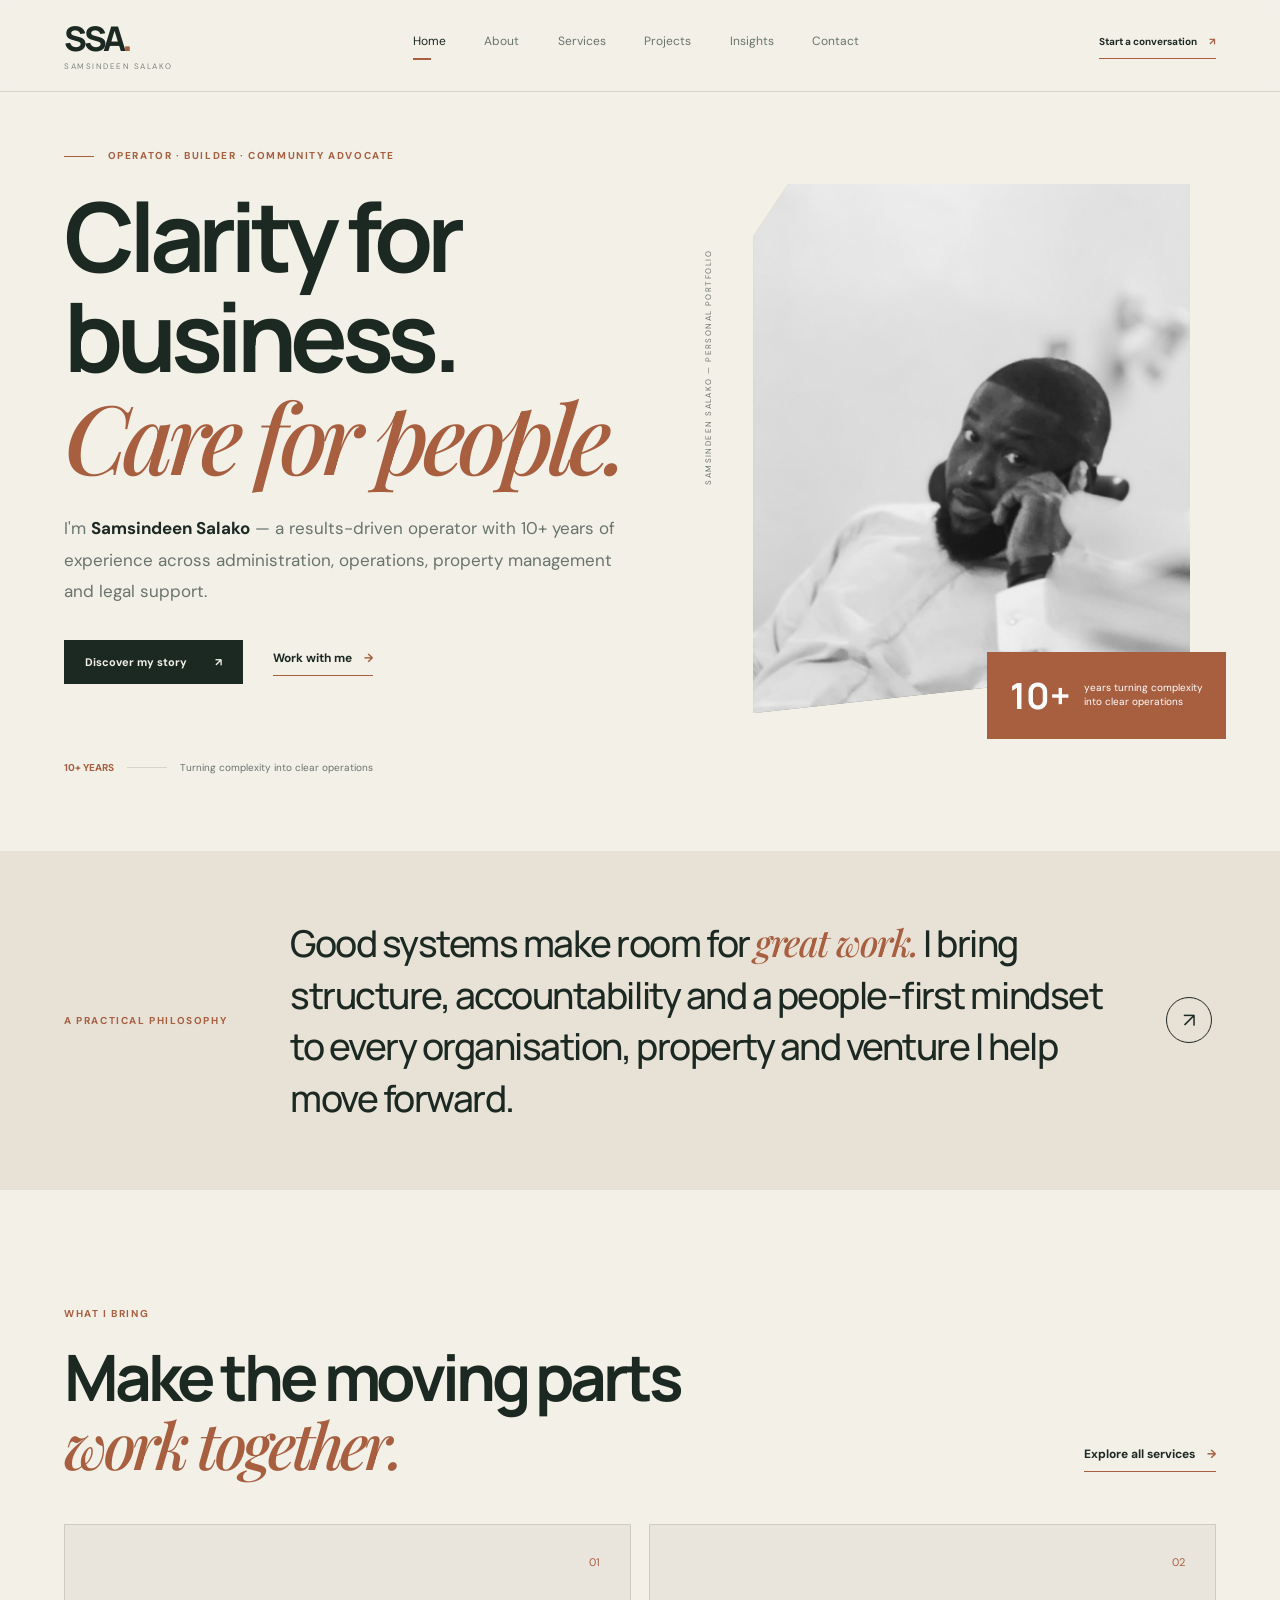
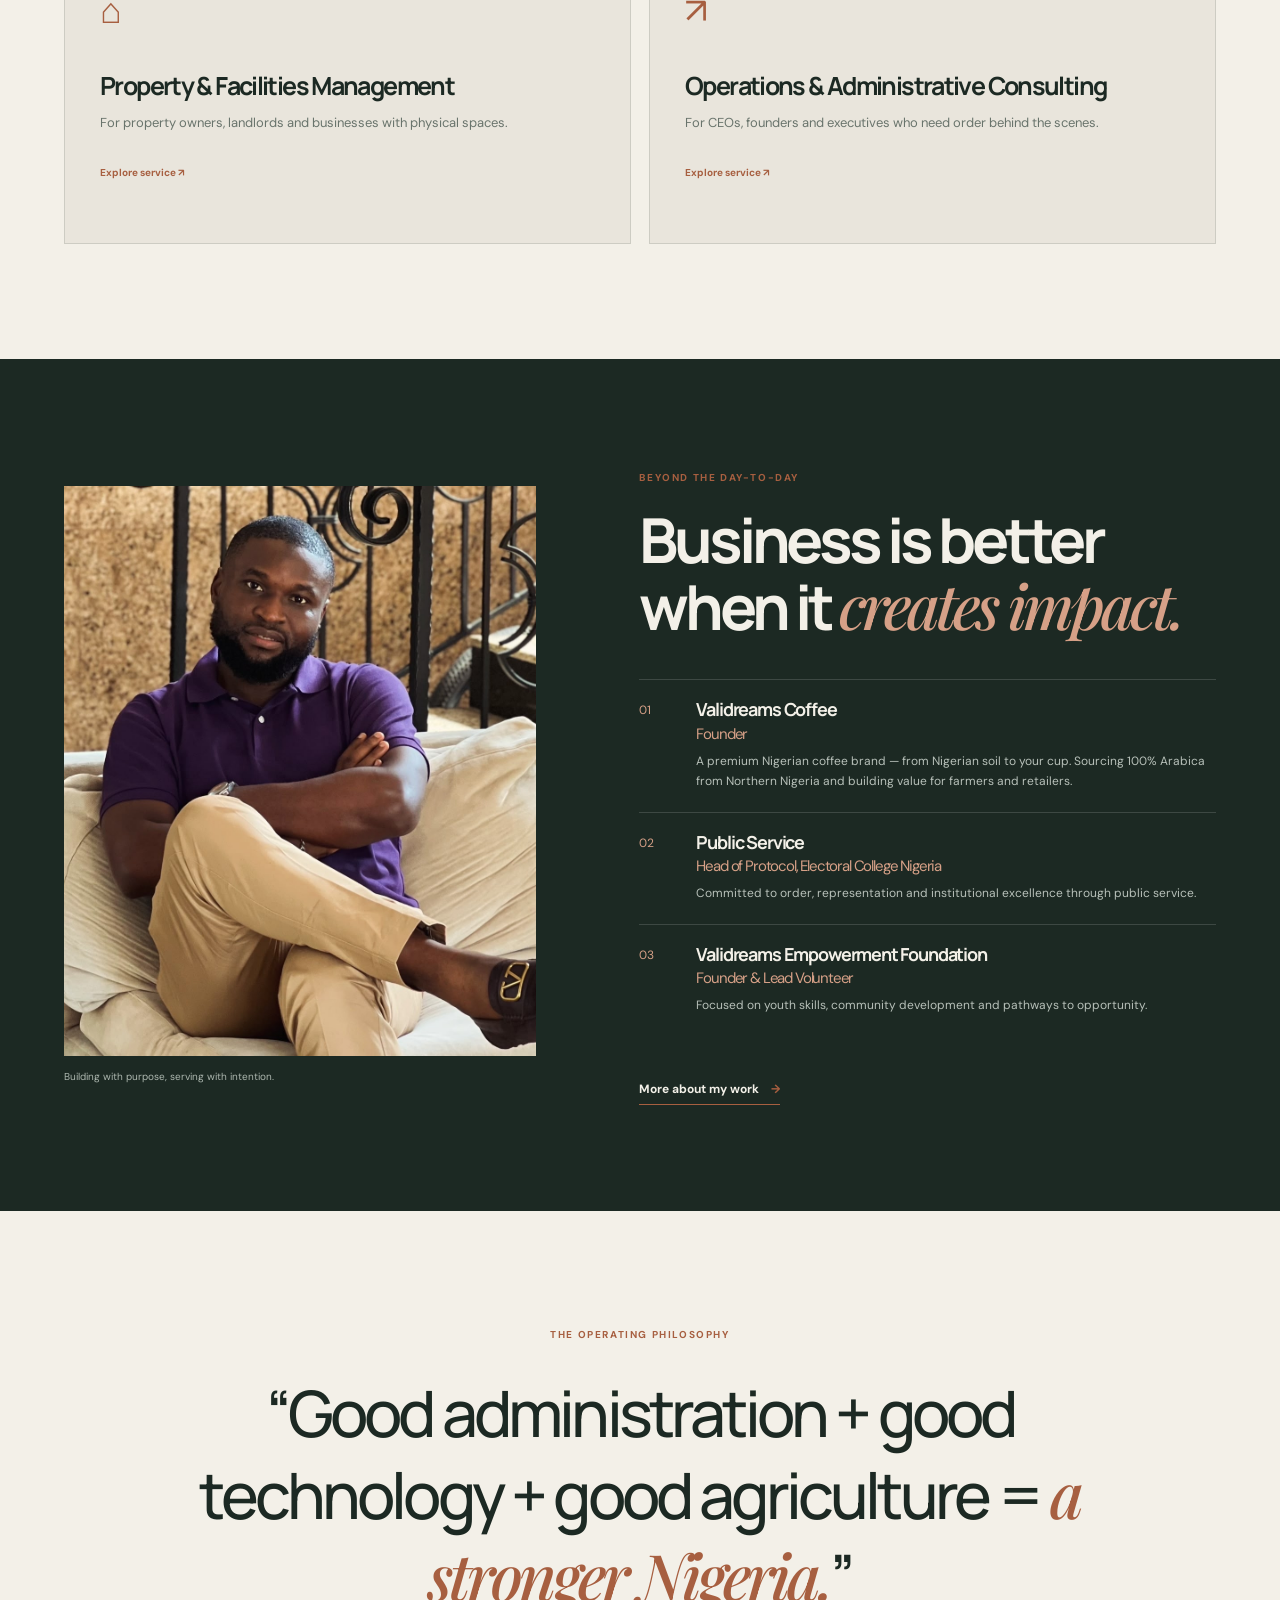
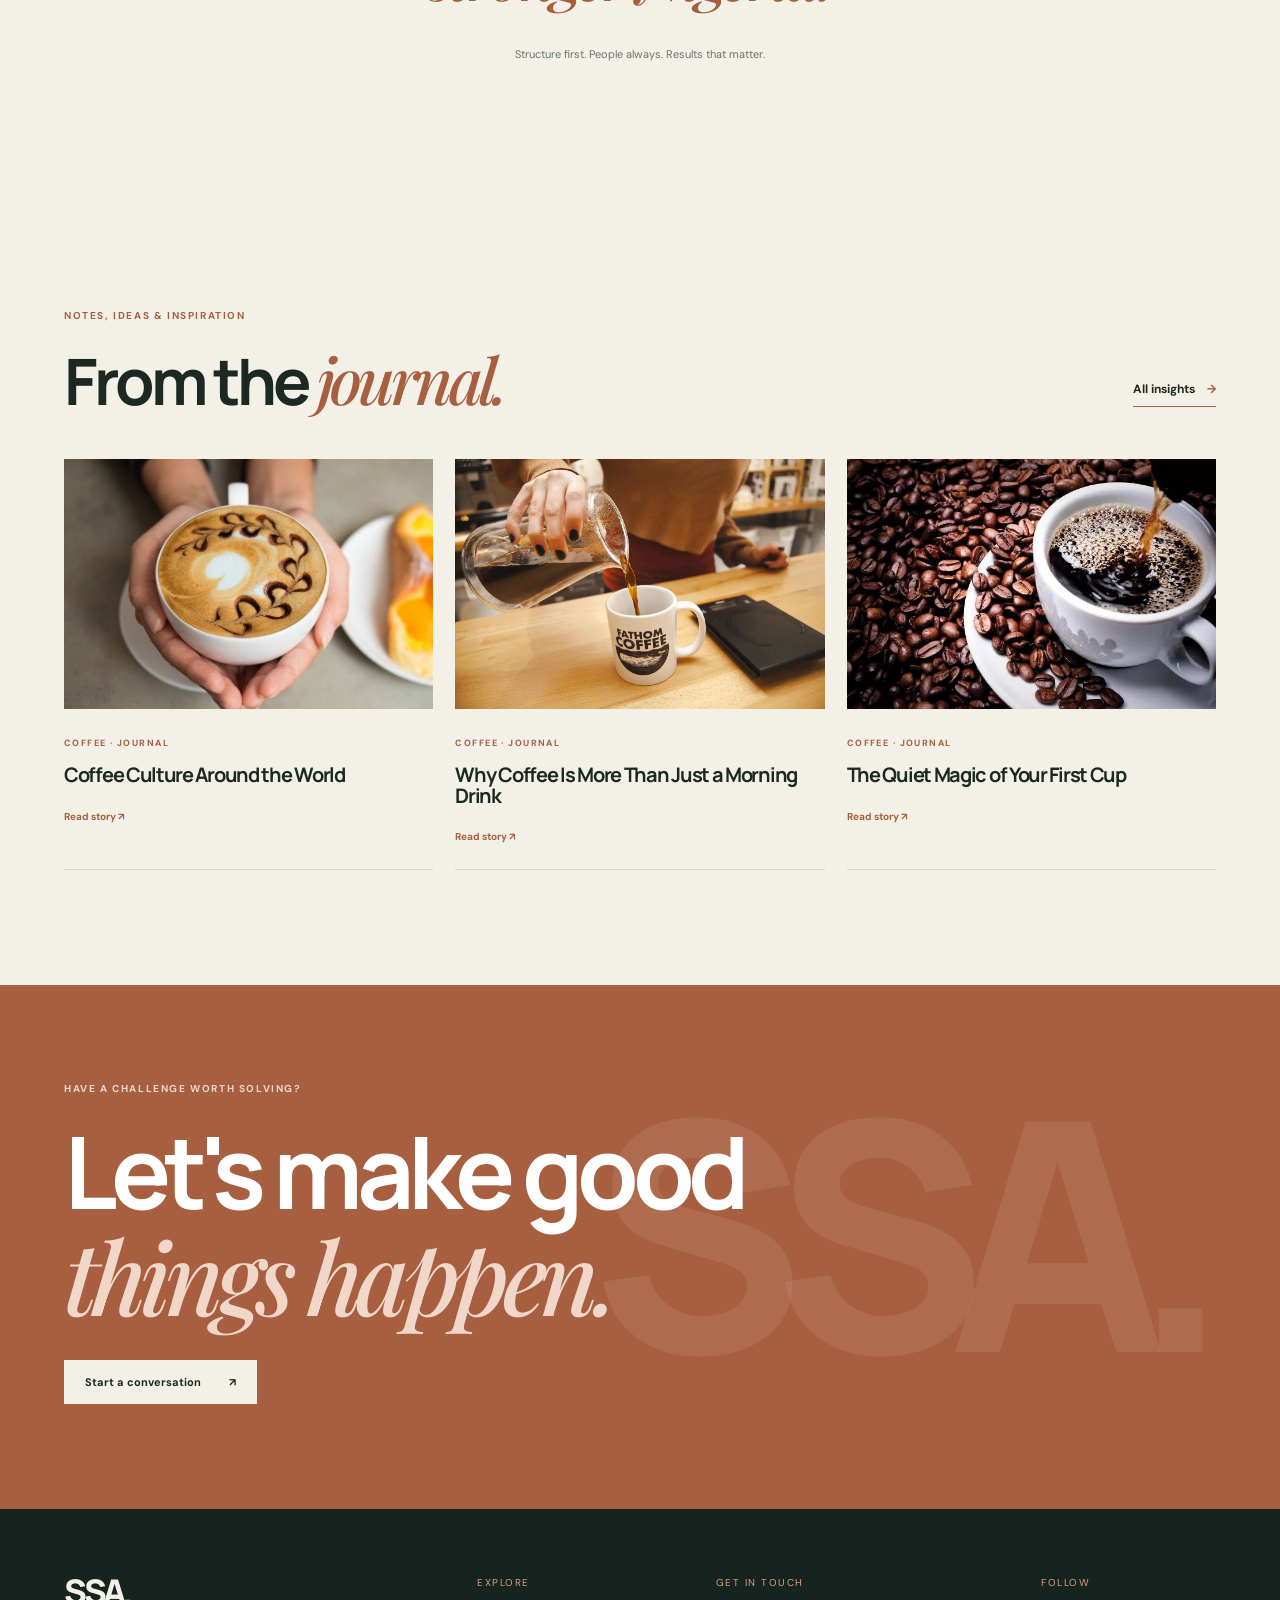
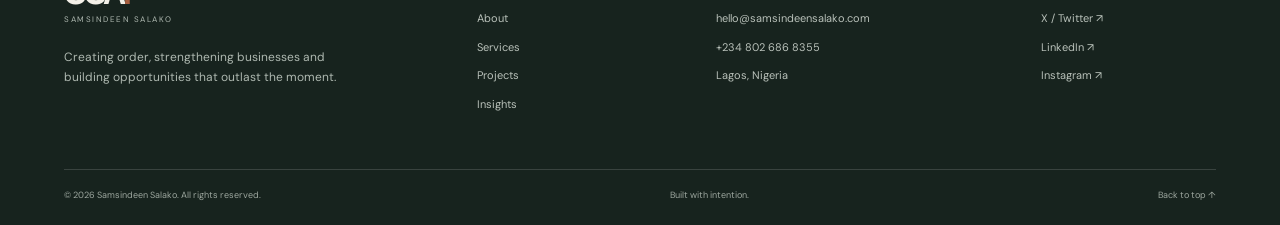
==== commit 2c69df3e: "sixth commit" ====
--- a/index.html
+++ b/index.html
@@ -177,7 +177,7 @@
             <p class="eyebrow">Have a challenge worth solving?</p>
             <h2>Let's make good<br><em>things happen.</em></h2>
             <a class="button button-light" href="contact.html">Start a conversation <span>↗</span></a>
-            <span class="cta-watermark">SS.</span>
+            <span class="cta-watermark">SSA.</span>
         </div>
     </section>
 </main>
@@ -208,9 +208,9 @@
 
         <div class="footer-column">
             <span class="footer-label">Follow</span>
-            <a href="#" aria-label="X / Twitter">X / Twitter ↗</a>
-            <a href="#" aria-label="LinkedIn">LinkedIn ↗</a>
-            <a href="#" aria-label="Instagram">Instagram ↗</a>
+            <a href="https://x.com/psalmxindynn?s=21" aria-label="X / Twitter">X / Twitter ↗</a>
+            <a href="https://www.linkedin.com/in/samsindeensalako?utm_source=share_via&utm_content=profile&utm_medium=member_ios" aria-label="LinkedIn" target="_blank">LinkedIn ↗</a>
+            <a href="https://www.instagram.com/psalmxindyn?rpxt=bHlhbTF5cHFtY3Zt" aria-label="Instagram">Instagram ↗</a>
         </div>
     </div>
 
